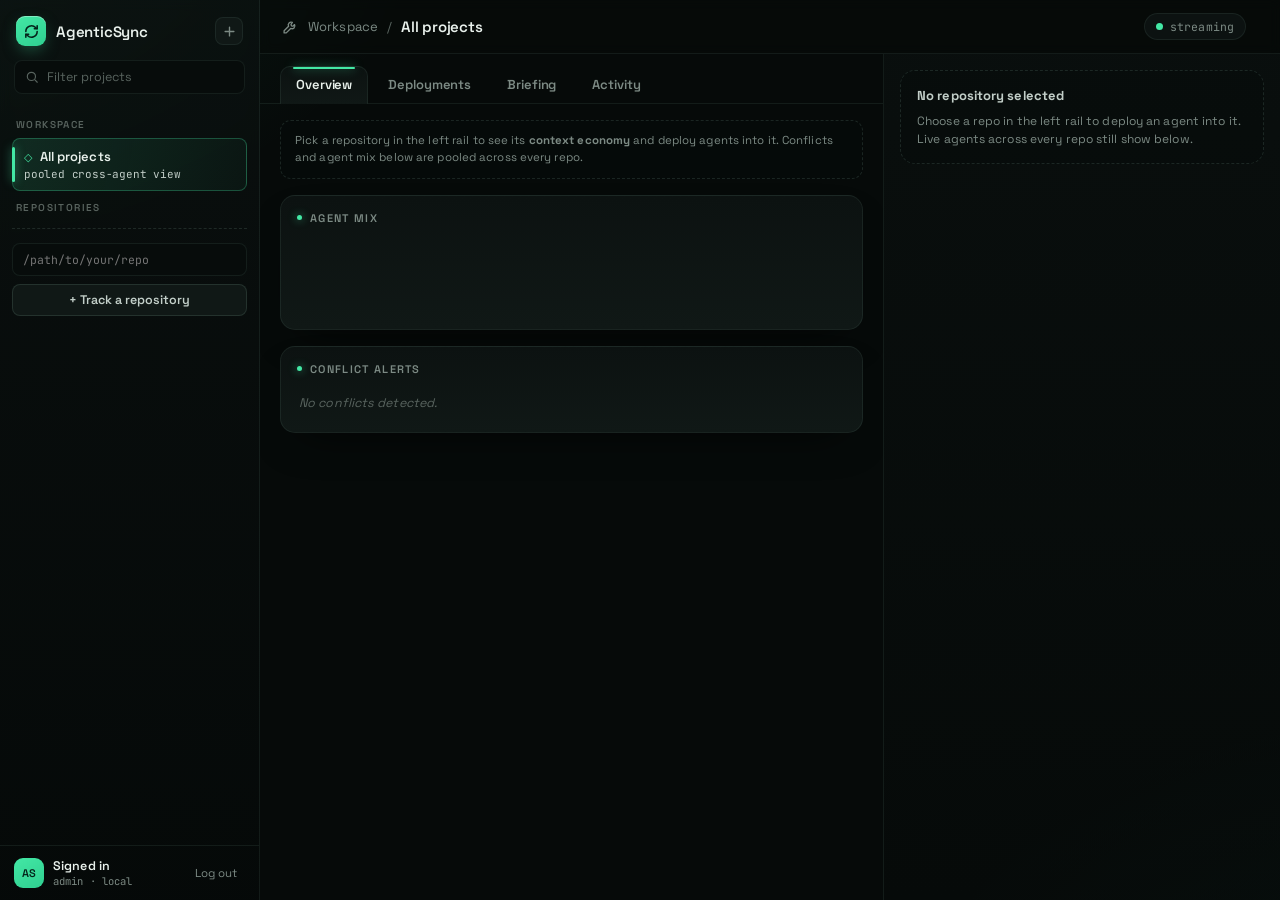
==== static/index.html @ 4b973409 "Initial commit" ====
<!DOCTYPE html>
<html lang="en">
<head>
<meta charset="UTF-8" />
<meta name="viewport" content="width=device-width, initial-scale=1.0" />
<title>AgenticSync</title>
<link rel="preconnect" href="https://fonts.googleapis.com" />
<link rel="preconnect" href="https://fonts.gstatic.com" crossorigin />
<link href="https://fonts.googleapis.com/css2?family=Space+Grotesk:wght@400;500;600;700&family=JetBrains+Mono:wght@400;500;600&display=swap" rel="stylesheet" />
<link rel="stylesheet" href="/static/style.css" />
</head>
<body>
<div id="toasts" class="toasts"></div>

<div class="app" data-view="overview">

  <aside class="rail">
    <div class="rail-brand">
      <div class="brand">
        <span class="brand-mark">
          <svg viewBox="0 0 24 24" fill="none" stroke="currentColor" stroke-width="2.2" stroke-linecap="round" stroke-linejoin="round"><path d="M4 12a8 8 0 0 1 13.7-5.6L20 8"/><path d="M20 4v4h-4"/><path d="M20 12a8 8 0 0 1-13.7 5.6L4 16"/><path d="M4 20v-4h4"/></svg>
        </span>
        <span class="brand-name">AgenticSync</span>
      </div>
      <button class="icon-btn" id="rail-add" title="Add a project" type="button">
        <svg viewBox="0 0 24 24" fill="none" stroke="currentColor" stroke-width="2.2" stroke-linecap="round"><path d="M12 5v14M5 12h14"/></svg>
      </button>
    </div>

    <div class="rail-search">
      <svg viewBox="0 0 24 24" fill="none" stroke="currentColor" stroke-width="2" stroke-linecap="round"><circle cx="11" cy="11" r="7"/><path d="M21 21l-4-4"/></svg>
      <input type="text" id="project-search" placeholder="Filter projects" autocomplete="off" />
    </div>

    <div class="rail-scroll">
      <div class="rail-section-label">Workspace</div>
      <div class="sidebar-item all-projects active" id="all-projects-item" data-project="">
        <div class="sidebar-item-title">All projects</div>
        <div class="sidebar-item-meta">pooled cross-agent view</div>
      </div>

      <div class="rail-section-label">Repositories</div>
      <div id="project-list"></div>

      <div class="add-project">
        <input type="text" id="add-project-path" placeholder="/path/to/your/repo" />
        <button id="add-project-btn" class="btn btn-secondary btn-block" type="button">+ Track a repository</button>
        <div id="add-project-status" class="status"></div>
      </div>
    </div>

    <div class="rail-foot">
      <div class="user">
        <span class="avatar">AS</span>
        <div class="user-meta">
          <div class="user-name">Signed in</div>
          <div class="user-role">admin · local</div>
        </div>
      </div>
      <button id="logout-btn" class="link-btn" type="button">Log out</button>
    </div>
  </aside>

  <div class="main">
    <header class="topbar">
      <div class="breadcrumb">
        <svg class="tool-glyph" viewBox="0 0 24 24" fill="none" stroke="currentColor" stroke-width="1.9" stroke-linecap="round" stroke-linejoin="round"><path d="M14.7 6.3a4 4 0 0 0-5.4 5.4L3 18v3h3l6.3-6.3a4 4 0 0 0 5.4-5.4l-2.3 2.3-2.1-.6-.6-2.1z"/></svg>
        <span class="crumb-root">Workspace</span>
        <span class="crumb-sep">/</span>
        <span class="crumb-current" id="panel-title">All projects</span>
      </div>
      <div class="topbar-actions">
        <span class="status-live"><span class="live-dot"></span> streaming</span>
        <button id="backfill-btn" class="btn btn-secondary" style="display:none;" type="button">Import history</button>
        <span id="backfill-status" class="status"></span>
      </div>
    </header>

    <div id="notice-strip" class="notice-strip" style="display:none;"></div>

    <div class="cockpit">

      <section class="stage">
        <div class="stage-tabs" id="stage-tabs" role="tablist">
          <button class="stage-tab active" data-tab="overview" type="button" role="tab">Overview <span class="tab-count danger" id="tab-count-conflicts"></span></button>
          <button class="stage-tab" data-tab="deployments" type="button" role="tab">Deployments <span class="tab-count" id="tab-count-deploy"></span></button>
          <button class="stage-tab" data-tab="briefing" type="button" role="tab">Briefing</button>
          <button class="stage-tab" data-tab="activity" type="button" role="tab">Activity</button>
        </div>

        <div class="stage-body">

          <div class="stage-view" id="view-overview">
            <p class="overview-note">Pick a repository in the left rail to see its <strong>context economy</strong> and deploy agents into it. Conflicts and agent mix below are pooled across every repo.</p>

            <div class="panel telemetry-panel" id="telemetry-panel" style="display:none;">
              <h2>
                <span class="h2-label">Context economy</span>
                <span class="telemetry-heading-actions">
                  <span class="badge">measured · no invented savings</span>
                  <button id="telemetry-explain-toggle" class="telemetry-explain-toggle" type="button" aria-expanded="false" aria-controls="telemetry-explainer">Explain this</button>
                </span>
              </h2>
              <div id="telemetry-body"></div>
              <section id="telemetry-explainer" class="telemetry-explainer" hidden aria-label="How context economy metrics work">
                <div id="telemetry-explainer-body"></div>
              </section>
            </div>

            <div class="overview-row">
              <div class="panel" id="agent-mix-panel">
                <h2><span class="h2-label">Agent mix</span></h2>
                <div id="agent-chart" class="agent-chart"></div>
              </div>

              <div class="panel" id="conflicts-panel">
                <h2><span class="h2-label">Conflict alerts</span></h2>
                <div id="conflicts-list" class="conflicts-list">
                  <p class="empty">No conflicts detected.</p>
                </div>
              </div>
            </div>
          </div>

          <div class="stage-view" id="view-deployments">
            <div class="needs-project">
              <span class="np-mark"><svg viewBox="0 0 24 24" fill="none" stroke="currentColor" stroke-width="1.8" stroke-linecap="round" stroke-linejoin="round"><path d="M3 7h18M3 12h18M3 17h18"/></svg></span>
              <strong>Pick a repository</strong>
              <span>Deployment history is per-repo. Choose one in the left rail to see its runs, logs, and results.</span>
            </div>
            <div class="panel" id="dispatch-history-panel" style="display:none;">
              <h2><span class="h2-label">Deployments</span> <span id="runs-count" class="count-badge"></span></h2>
              <div id="dispatch-history-list" class="dispatch-history-list">
                <p class="empty">No agents deployed yet.</p>
              </div>
            </div>
          </div>

          <div class="stage-view" id="view-briefing">
            <div class="needs-project">
              <span class="np-mark"><svg viewBox="0 0 24 24" fill="none" stroke="currentColor" stroke-width="1.8" stroke-linecap="round" stroke-linejoin="round"><path d="M4 5h16v14H4zM8 9h8M8 13h5"/></svg></span>
              <strong>Pick a repository</strong>
              <span>The shared agent briefing is curated per-repo. Choose one in the left rail to review and edit what the next agent will know.</span>
            </div>
            <div class="panel context-panel" id="context-panel" style="display:none;">
              <div class="context-heading">
                <div>
                  <div class="context-eyebrow">Shared agent briefing</div>
                  <h2>What the next agent will know</h2>
                  <p>Curate one concise project briefing. Claude Code and Codex receive the same selected entries on their next run.</p>
                </div>
                <div class="context-actions">
                  <button id="context-help-toggle" class="btn btn-secondary btn-tiny" type="button" aria-expanded="false" aria-controls="context-help">Rules and examples</button>
                  <button id="context-add-note" class="btn btn-secondary btn-tiny" type="button">Add durable briefing</button>
                  <button id="context-recategorize-toggle" class="btn btn-secondary btn-tiny" type="button" aria-expanded="false" aria-controls="context-recategorize-form">Recategorize with agent</button>
                  <button id="context-copy" class="btn btn-secondary btn-tiny" type="button">Copy agent briefing</button>
                </div>
              </div>
              <div class="context-flow" aria-label="How pooled context reaches agents">
                <div class="context-flow-step">
                  <span class="context-flow-number">1</span>
                  <span><strong>Capture</strong><small>Agent results and imported history stay as an audit trail.</small></span>
                </div>
                <span class="context-flow-arrow" aria-hidden="true">&rarr;</span>
                <div class="context-flow-step active">
                  <span class="context-flow-number">2</span>
                  <span><strong>Curate here</strong><small>Rewrite, keep always, or remove noise from the briefing.</small></span>
                </div>
                <span class="context-flow-arrow" aria-hidden="true">&rarr;</span>
                <div class="context-flow-step">
                  <span class="context-flow-number">3</span>
                  <span><strong>Deliver</strong><small>The selected text is prepended to both agents' next task.</small></span>
                </div>
              </div>
              <div id="context-help" class="context-help" hidden>
                <div><strong>Rewrite agent text</strong><span>Only changes the wording sent to agents. The original captured record stays untouched for audit.</span></div>
                <div><strong>Keep on every run</strong><span>Always sends the entry, even after it's older than the newest-entry limit. Good for durable decisions and constraints.</span></div>
                <div><strong>Remove from briefing</strong><span>Sends the entry to neither agent, but keeps it searchable here. Good for chatter, duplicates, and stale work.</span></div>
                <div><strong>Category</strong><span>Changes dashboard organization only. It doesn't affect selection, ordering, or agent behavior.</span></div>
                <div><strong>Newest-entry limit</strong><span>After always-kept entries, sends this many newest included records. Raising it adds prompt cost and may add noise.</span></div>
                <div><strong>Agent preview</strong><span>The exact, character-for-character shared briefing. If the wording is unclear here, rewrite the source entry.</span></div>
              </div>
              <div class="context-impact-grid" aria-live="polite">
                <div class="context-impact-card primary"><span id="context-entry-count">0</span><small>entries sent on the next run</small></div>
                <div class="context-impact-card"><span id="context-pinned-count">0</span><small>kept on every run</small></div>
                <div class="context-impact-card"><span id="context-needs-work-count">0</span><small>selected entries need clearer wording</small></div>
                <div class="context-impact-card"><span id="context-token-count">~0</span><small>estimated prompt tokens</small></div>
              </div>
              <div class="context-toolbar">
                <div class="context-tabs" role="tablist" aria-label="Pooled context view">
                  <button id="context-tab-entries" class="context-tab active" role="tab" aria-selected="true" aria-controls="context-entries" type="button">Curate briefing</button>
                  <button id="context-tab-map" class="context-tab" role="tab" aria-selected="false" aria-controls="context-map" type="button">Coverage</button>
                  <button id="context-tab-preview" class="context-tab" role="tab" aria-selected="false" aria-controls="context-preview-panel" type="button">Agent preview</button>
                </div>
                <div class="context-stats" aria-live="polite">
                  <span id="context-corpus-count">0 records retained</span>
                  <label title="Always-kept entries do not count against this number.">Newest entries sent
                    <select id="context-limit" aria-label="Recent context entry limit">
                      <option value="5">5</option>
                      <option value="10">10</option>
                      <option value="15">15</option>
                      <option value="25">25</option>
                      <option value="50">50</option>
                      <option value="100">100</option>
                    </select>
                  </label>
                </div>
              </div>
              <div class="context-filters" id="context-filters">
                <label class="context-search"><span>Find a record</span><input id="context-search" type="search" placeholder="Search what happened, source, or category" /></label>
                <label>Show
                  <select id="context-state-filter">
                    <option value="all">All entries</option>
                    <option value="selected">Sent on next run</option>
                    <option value="needs_work">Needs clearer wording</option>
                    <option value="pinned">Kept on every run</option>
                    <option value="outside">Included but not sent</option>
                    <option value="excluded">Removed from briefing</option>
                  </select>
                </label>
              </div>
              <div id="context-note-form" class="context-note-form" hidden>
                <div class="context-note-heading">
                  <div><strong>Add knowledge agents can't infer from code</strong><span>Write down the decision or constraint, why it exists, and when the next agent should apply it.</span></div>
                </div>
                <label for="context-note-content">Agent-facing briefing text</label>
                <textarea id="context-note-content" maxlength="4000" placeholder="Decision: Keep SQLite as the local store. Reason: hooks must work without a server. Apply when changing persistence or deployment behavior."></textarea>
                <div class="context-form-actions">
                  <label>Organize under (dashboard only)
                    <select id="context-note-category">
                      <option value="decision">Durable decision</option>
                      <option value="constraint">Hard constraint</option>
                      <option value="task">Open work / next step</option>
                      <option value="artifact">Delivered change</option>
                      <option value="insight">Verified finding</option>
                      <option value="note" selected>Project knowledge</option>
                      <option value="activity">Activity record</option>
                    </select>
                  </label>
                  <button id="context-note-cancel" class="btn btn-secondary btn-tiny" type="button">Cancel</button>
                  <button id="context-note-save" class="btn btn-tiny" type="button">Add to shared briefing</button>
                </div>
              </div>
              <div id="context-recategorize-form" class="context-note-form" hidden>
                <div class="context-note-heading">
                  <div><strong>Recategorize with an agent</strong><span>Send every entry's current category plus your instructions to an agent. It picks new categories and applies them automatically. It won't touch any files.</span></div>
                </div>
                <label for="context-recategorize-instructions">Instructions for the agent</label>
                <textarea id="context-recategorize-instructions" maxlength="4000" placeholder="Move anything about the SQLite migration into Durable decision, and file cleanup notes into Activity record."></textarea>
                <div class="context-form-actions">
                  <label>Agent
                    <select id="context-recategorize-agent">
                      <option value="claude-code">Claude Code</option>
                      <option value="codex">Codex</option>
                    </select>
                  </label>
                  <button id="context-recategorize-cancel" class="btn btn-secondary btn-tiny" type="button">Cancel</button>
                  <button id="context-recategorize-send" class="btn btn-tiny" type="button">Recategorize</button>
                </div>
              </div>
              <div id="context-status" class="context-status" role="status" aria-live="polite"></div>
              <div id="context-entries" role="tabpanel" aria-labelledby="context-tab-entries"></div>
              <div id="context-map" class="context-map" role="tabpanel" aria-labelledby="context-tab-map" hidden></div>
              <section id="context-preview-panel" class="context-preview-panel" role="tabpanel" aria-labelledby="context-tab-preview" hidden>
                <div class="context-preview-heading"><strong>Exact text delivered to Claude Code and Codex</strong><span>Edits appear here immediately. Category changes never change this text.</span></div>
                <pre id="context-preview" class="context-preview"></pre>
              </section>
            </div>
          </div>

          <div class="stage-view" id="view-activity">
            <div class="panel timeline-panel">
              <h2><span class="h2-label">Live activity</span> <span class="status-live"><span class="live-dot"></span> real-time</span></h2>
              <div id="timeline-list" class="timeline-list">
                <p class="empty">No activity recorded yet.</p>
              </div>
            </div>
          </div>

        </div>
      </section>

      <aside class="dock">

        <section class="interaction-panel" id="interaction-panel" style="display:none;" aria-live="assertive">
          <div class="interaction-panel-heading">
            <div>
              <div class="interaction-eyebrow">Agent paused</div>
              <h2>Input required <span id="interaction-count" class="count-badge"></span></h2>
            </div>
            <p>Answer here to continue the same deployment.</p>
          </div>
          <div id="interaction-list" class="interaction-list"></div>
        </section>

        <div class="panel" id="dispatch-panel" style="display:none;">
          <h2><span class="h2-label">Deploy an agent</span></h2>
          <div class="presets">
            <button class="preset" data-preset="research" type="button">Research</button>
            <button class="preset" data-preset="plan" type="button">Plan</button>
            <button class="preset" data-preset="execute" type="button">Execute</button>
            <button class="preset" data-preset="review" type="button">Review</button>
          </div>
          <textarea id="dispatch-prompt" class="dispatch-textarea" placeholder="What should the agent do? It already has the shared context for this repo."></textarea>
          <div id="attached-files" class="attached-files"></div>
          <div class="dispatch-controls">
            <select id="dispatch-agent">
              <option value="claude-code">Claude Code</option>
              <option value="codex">Codex</option>
            </select>
            <label class="dispatch-checkbox">
              <input type="checkbox" id="dispatch-allow-edits" checked />
              Allow edits
            </label>
            <label class="file-upload-label" title="Upload a file into the repo for the agent">
              <svg viewBox="0 0 24 24" fill="none" stroke="currentColor" stroke-width="1.9" stroke-linecap="round" stroke-linejoin="round"><path d="M21 11.5 12.5 20a5 5 0 0 1-7-7l8.5-8.5a3.3 3.3 0 0 1 4.7 4.7L10.2 17a1.6 1.6 0 0 1-2.3-2.3l7.8-7.8"/></svg>
              <input type="file" id="dispatch-file" style="display:none;" />
            </label>
            <button id="dispatch-send" class="btn" type="button">Deploy ▸</button>
          </div>
          <div id="agent-conn" class="agent-conn"></div>
          <div class="dispatch-warning">
            With edits allowed, the agent can modify files in this repo without asking again.
          </div>
        </div>

        <div class="dock-hint">
          <strong>No repository selected</strong>
          Choose a repo in the left rail to deploy an agent into it. Live agents across every repo still show below.
        </div>

        <div id="active-agents-bar" class="active-agents-bar" style="display:none;">
          <span class="active-agents-label"><span class="live-dot"></span> Live agents</span>
          <div id="active-agents-strip" class="active-agents-strip"></div>
        </div>

      </aside>
    </div>
  </div>
</div>


<script src="/static/app.js"></script>
<script src="/static/cockpit.js"></script>
</body>
</html>
---- static/style.css ----
:root {

  --bg:            #060a09;
  --bg-glow-a:     rgba(52, 214, 152, 0.10);
  --bg-glow-b:     rgba(38, 122, 110, 0.10);
  --panel:         #0c1211;
  --panel-2:       #101816;
  --panel-3:       #14201d;
  --inset:         #070c0b;


  --border:        rgba(126, 168, 152, 0.11);
  --border-2:      rgba(126, 168, 152, 0.18);
  --border-hi:     rgba(67, 232, 165, 0.34);


  --text:          #e9f1ec;
  --text-2:        #c2cec8;
  --muted:         #7c8a84;
  --muted-2:       #58635e;


  --accent:        #43e8a5;
  --accent-2:      #2fcf90;
  --accent-soft:   rgba(67, 232, 165, 0.13);
  --accent-line:   rgba(67, 232, 165, 0.28);
  --accent-ink:    #04231a;


  --claude:        #e7b866;
  --claude-soft:   rgba(231, 184, 102, 0.15);
  --codex:         #5ad3e6;
  --codex-soft:    rgba(90, 211, 230, 0.15);


  --danger:        #ff6b7d;
  --danger-soft:   rgba(255, 107, 125, 0.15);
  --ok:            #43e8a5;

  --font: "Space Grotesk", system-ui, -apple-system, "Segoe UI", sans-serif;
  --mono: "JetBrains Mono", ui-monospace, "Cascadia Code", Consolas, monospace;

  --r-sm: 8px;
  --r-md: 11px;
  --r-lg: 15px;
  --shadow: 0 18px 44px -22px rgba(0,0,0,0.8);
}

* { box-sizing: border-box; }

html, body { height: 100%; }

body {
  margin: 0;
  font-family: var(--font);
  color: var(--text);
  background: var(--bg);
  background-image:
    radial-gradient(900px 600px at -8% -12%, var(--bg-glow-a), transparent 60%),
    radial-gradient(760px 520px at 108% 116%, var(--bg-glow-b), transparent 62%);
  background-attachment: fixed;
  -webkit-font-smoothing: antialiased;
  font-size: 13px;
  letter-spacing: 0.1px;
}

::selection { background: var(--accent-soft); color: #fff; }


* { scrollbar-width: thin; scrollbar-color: rgba(126,168,152,0.24) transparent; }
::-webkit-scrollbar { width: 9px; height: 9px; }
::-webkit-scrollbar-thumb { background: rgba(126,168,152,0.2); border-radius: 20px; border: 2px solid transparent; background-clip: padding-box; }
::-webkit-scrollbar-thumb:hover { background: rgba(126,168,152,0.34); background-clip: padding-box; }


.app {
  display: grid;
  grid-template-columns: 268px 1fr;
  height: 100vh;
  overflow: hidden;
}


.rail {
  display: flex;
  flex-direction: column;
  min-height: 0;
  border-right: 1px solid var(--border);
  background: linear-gradient(180deg, rgba(12,18,17,0.72), rgba(6,10,9,0.72));
  backdrop-filter: blur(6px);
}

.rail-brand {
  display: flex;
  align-items: center;
  justify-content: space-between;
  padding: 16px 16px 14px;
}
.brand { display: flex; align-items: center; gap: 10px; }
.brand-mark {
  width: 30px; height: 30px;
  border-radius: 9px;
  display: grid; place-items: center;
  background: linear-gradient(150deg, var(--accent), var(--accent-2));
  color: var(--accent-ink);
  box-shadow: 0 6px 18px -6px rgba(67,232,165,0.55), inset 0 1px 0 rgba(255,255,255,0.35);
}
.brand-mark svg { width: 17px; height: 17px; display: block; }
.brand-name { font-weight: 600; font-size: 15px; letter-spacing: -0.2px; }

.icon-btn {
  width: 28px; height: 28px;
  display: grid; place-items: center;
  border-radius: var(--r-sm);
  background: var(--panel-2);
  border: 1px solid var(--border);
  color: var(--muted);
  cursor: pointer;
  transition: .15s;
}
.icon-btn:hover { color: var(--accent); border-color: var(--border-hi); background: var(--panel-3); }
.icon-btn svg { width: 15px; height: 15px; }

.rail-search {
  position: relative;
  margin: 0 14px 12px;
}
.rail-search svg { position: absolute; left: 11px; top: 50%; transform: translateY(-50%); width: 14px; height: 14px; color: var(--muted-2); }
.rail-search input {
  width: 100%;
  background: var(--inset);
  border: 1px solid var(--border);
  border-radius: var(--r-sm);
  color: var(--text);
  padding: 8px 10px 8px 32px;
  font-family: var(--font);
  font-size: 12.5px;
  outline: none;
  transition: .15s;
}
.rail-search input::placeholder { color: var(--muted-2); }
.rail-search input:focus { border-color: var(--border-hi); box-shadow: 0 0 0 3px var(--accent-soft); }

.rail-scroll { flex: 1; min-height: 0; overflow-y: auto; padding: 2px 12px 12px; }

.rail-section-label {
  font-size: 10px;
  text-transform: uppercase;
  letter-spacing: 0.14em;
  color: var(--muted-2);
  font-weight: 600;
  margin: 10px 4px 7px;
  display: flex;
  align-items: center;
  gap: 7px;
}
.rail-section-label .count {
  font-family: var(--mono);
  font-size: 9.5px;
  color: var(--muted);
  background: var(--panel-2);
  border: 1px solid var(--border);
  border-radius: 999px;
  padding: 0 6px;
  letter-spacing: 0;
}


.sidebar-item {
  padding: 9px 11px;
  border-radius: var(--r-sm);
  cursor: pointer;
  margin-bottom: 3px;
  border: 1px solid transparent;
  transition: .13s;
  position: relative;
}
.sidebar-item:hover { background: var(--panel-2); border-color: var(--border); }
.sidebar-item.active {
  background: linear-gradient(100deg, var(--accent-soft), rgba(67,232,165,0.04));
  border-color: var(--accent-line);
}
.sidebar-item.active::before {
  content: "";
  position: absolute; left: -1px; top: 8px; bottom: 8px;
  width: 3px; border-radius: 2px;
  background: var(--accent);
  box-shadow: 0 0 10px 0 rgba(67,232,165,0.6);
}
.sidebar-item.active .sidebar-item-title { color: var(--text); }
.sidebar-item.active .sidebar-item-meta { color: var(--text-2); }
.sidebar-item-title { font-size: 13px; font-weight: 600; word-break: break-word; }
.sidebar-item-meta { font-size: 11px; color: var(--muted); margin-top: 2px; font-family: var(--mono); letter-spacing: -0.2px; }

.all-projects .sidebar-item-title::before {
  content: "◇"; color: var(--accent); margin-right: 7px; font-size: 11px;
}


.add-project { margin-top: 14px; padding-top: 14px; border-top: 1px dashed var(--border-2); }
.add-project input {
  width: 100%;
  background: var(--inset);
  border: 1px solid var(--border);
  border-radius: var(--r-sm);
  color: var(--text);
  padding: 8px 10px;
  font-family: var(--mono);
  font-size: 11.5px;
  margin-bottom: 8px;
  outline: none;
}
.add-project input:focus { border-color: var(--border-hi); box-shadow: 0 0 0 3px var(--accent-soft); }


.rail-foot {
  border-top: 1px solid var(--border);
  padding: 12px 14px;
  display: flex;
  align-items: center;
  justify-content: space-between;
  gap: 10px;
}
.user { display: flex; align-items: center; gap: 9px; min-width: 0; }
.avatar {
  width: 30px; height: 30px; flex: none;
  border-radius: 9px;
  display: grid; place-items: center;
  font-size: 11px; font-weight: 600;
  color: var(--accent-ink);
  background: linear-gradient(150deg, var(--accent), var(--accent-2));
}
.user-meta { min-width: 0; }
.user-name { font-size: 12.5px; font-weight: 600; }
.user-role { font-size: 10.5px; color: var(--muted); font-family: var(--mono); }
.link-btn {
  background: none; border: none; color: var(--muted); cursor: pointer;
  font-family: var(--font); font-size: 11.5px; padding: 6px 8px; border-radius: 6px; transition: .13s;
}
.link-btn:hover { color: var(--danger); background: var(--danger-soft); }


.main { display: flex; flex-direction: column; min-width: 0; min-height: 0; }

.topbar {
  display: flex;
  align-items: center;
  justify-content: space-between;
  gap: 16px;
  padding: 13px 22px;
  border-bottom: 1px solid var(--border);
  background: rgba(6,10,9,0.5);
  backdrop-filter: blur(6px);
}
.breadcrumb { display: flex; align-items: center; gap: 9px; min-width: 0; }
.breadcrumb .tool-glyph { width: 17px; height: 17px; color: var(--muted); }
.crumb-root { color: var(--muted); font-size: 13px; }
.crumb-sep { color: var(--muted-2); }
.crumb-current { font-size: 15px; font-weight: 600; letter-spacing: -0.2px; white-space: nowrap; overflow: hidden; text-overflow: ellipsis; }

.topbar-actions { display: flex; align-items: center; gap: 12px; flex: none; }
.status-live {
  display: inline-flex; align-items: center; gap: 7px;
  font-size: 11.5px; color: var(--muted); font-family: var(--mono);
  padding: 5px 11px; border-radius: 999px;
  border: 1px solid var(--border); background: var(--panel);
}
.live-dot {
  width: 7px; height: 7px; border-radius: 50%;
  background: var(--accent);
  box-shadow: 0 0 0 0 rgba(67,232,165,0.6);
  animation: livepulse 1.8s infinite;
}
@keyframes livepulse {
  0% { box-shadow: 0 0 0 0 rgba(67,232,165,0.55); }
  70% { box-shadow: 0 0 0 7px rgba(67,232,165,0); }
  100% { box-shadow: 0 0 0 0 rgba(67,232,165,0); }
}


.notice-strip {
  display: flex;
  align-items: center;
  gap: 8px;
  padding: 8px 22px;
  font-size: 12.5px;
  color: var(--text);
  background: var(--accent-soft);
  border-bottom: 1px solid var(--accent-line);
  animation: noticeIn 0.2s ease;
}
.notice-strip::before {
  content: "";
  width: 7px; height: 7px; flex: none;
  border-radius: 50%;
  background: var(--accent);
  box-shadow: 0 0 8px 0 var(--accent);
}
.notice-strip.conflict {
  color: var(--danger);
  background: var(--danger-soft);
  border-color: var(--danger);
}
.notice-strip.conflict::before { background: var(--danger); box-shadow: 0 0 8px 0 var(--danger); }
@keyframes noticeIn { from { opacity: 0; transform: translateY(-3px); } to { opacity: 1; transform: none; } }


.toasts { display: none !important; }


.active-agents-bar {
  display: flex;
  align-items: center;
  gap: 14px;
  padding: 9px 22px;
  background: linear-gradient(90deg, rgba(67,232,165,0.06), transparent 40%);
  border-bottom: 1px solid var(--border);
  overflow-x: auto;
}
.active-agents-label {
  display: inline-flex; align-items: center; gap: 7px;
  color: var(--accent); font-size: 11px; font-weight: 600;
  text-transform: uppercase; letter-spacing: 0.1em; white-space: nowrap;
}
.active-agents-strip { display: flex; gap: 10px; }
.active-agent-chip {
  display: flex; flex-direction: column; gap: 2px;
  background: var(--panel-2);
  border: 1px solid var(--border);
  border-left: 3px solid var(--accent);
  border-radius: var(--r-sm);
  padding: 6px 12px;
  min-width: 220px;
  cursor: pointer;
  transition: .13s;
}
.active-agent-chip:hover { border-color: var(--border-hi); background: var(--panel-3); transform: translateY(-1px); }
.active-agent-chip .who { font-size: 11px; font-weight: 600; font-family: var(--mono); }
.active-agent-chip .who.codex { color: var(--codex); }
.active-agent-chip .who.claude-code { color: var(--claude); }
.active-agent-chip .latest { font-size: 11px; color: var(--muted); white-space: nowrap; overflow: hidden; text-overflow: ellipsis; max-width: 260px; }
.agent-progress { display: grid; gap: 5px; margin-top: 9px; }
.agent-progress.compact { margin-top: 5px; }
.agent-progress-status { display: flex; align-items: center; justify-content: space-between; gap: 10px; }
.agent-progress-label { color: var(--text-2); font-size: 10.5px; font-weight: 600; }
.agent-progress-activity, .agent-elapsed { color: var(--muted-2); font: 9.5px/1.3 var(--mono); }
.agent-progress-activity { white-space: nowrap; }
.agent-progress-track {
  position: relative; height: 5px; overflow: hidden; border-radius: 999px;
  background: var(--panel-3); border: 1px solid var(--border);
}
.agent-progress-fill {
  display: block; min-width: 8px; height: 100%; border-radius: inherit;
  background: linear-gradient(90deg, var(--accent), #8cf7ca, var(--accent));
  background-size: 200% 100%; transition: width .3s ease;
}
.agent-progress.running .agent-progress-fill { animation: agentProgressFlow 1.4s linear infinite; }
.agent-progress.waiting .agent-progress-fill { background: var(--claude); }
.agent-progress.canceling .agent-progress-fill { background: var(--danger); }
@keyframes agentProgressFlow { to { background-position: -200% 0; } }

@keyframes pulse { 0%,100% { opacity: 1; } 50% { opacity: 0.4; } }
.pulse { animation: pulse 1.25s ease-in-out infinite; }


.workspace {
  flex: 1; min-height: 0;
  display: grid;
  grid-template-columns: minmax(0, 1fr) 420px;
  gap: 18px;
  padding: 18px 22px 26px;
  overflow: hidden;
}
.feed, .aside { min-height: 0; overflow-y: auto; display: flex; flex-direction: column; gap: 16px; padding-right: 4px; }
@media (max-width: 1180px) {
  .workspace { grid-template-columns: 1fr; overflow-y: auto; }
  .feed, .aside { overflow: visible; }
}


.panel {
  background: linear-gradient(180deg, var(--panel), var(--panel-2));
  border: 1px solid var(--border);
  border-radius: var(--r-lg);
  padding: 15px 16px;
  box-shadow: var(--shadow);
}
.panel > h2 {
  margin: 0 0 13px;
  font-size: 11px;
  font-weight: 600;
  color: var(--muted);
  text-transform: uppercase;
  letter-spacing: 0.12em;
  display: flex;
  align-items: center;
  justify-content: space-between;
  gap: 10px;
}
.panel > h2 .h2-label { display: inline-flex; align-items: center; gap: 8px; }
.panel > h2 .h2-label::before {
  content: ""; width: 5px; height: 5px; border-radius: 50%;
  background: var(--accent); box-shadow: 0 0 8px rgba(67,232,165,0.7);
}
.count-badge {
  font-family: var(--mono);
  font-size: 10px; letter-spacing: 0;
  color: var(--accent);
  background: var(--accent-soft);
  border: 1px solid var(--accent-line);
  border-radius: 999px;
  padding: 1px 8px;
  min-width: 20px; text-align: center;
}
.badge {
  font-family: var(--mono);
  font-size: 9.5px; font-weight: 500;
  text-transform: none; letter-spacing: 0;
  color: var(--muted);
  border: 1px solid var(--border);
  border-radius: 999px;
  padding: 2px 8px;
}
.inline-controls { display: inline-flex; gap: 7px; align-items: center; }
.empty { color: var(--muted-2); font-size: 12.5px; margin: 6px 2px; font-style: italic; }


.telemetry-panel {
  background:
    radial-gradient(600px 200px at 90% -40%, rgba(67,232,165,0.09), transparent 60%),
    linear-gradient(180deg, var(--panel), var(--panel-2));
}
.telemetry-stats {
  display: grid;
  grid-template-columns: repeat(3, 1fr);
  gap: 10px;
  margin-bottom: 11px;
}
@media (max-width: 1400px) { .telemetry-stats { grid-template-columns: repeat(3, 1fr); } }
.telemetry-stat {
  background: var(--inset);
  border: 1px solid var(--border);
  border-radius: var(--r-md);
  padding: 12px 13px;
  position: relative;
  overflow: hidden;
  transition: .15s;
}
.telemetry-stat:hover { border-color: var(--border-2); transform: translateY(-1px); }
.telemetry-stat .value { font-family: var(--mono); font-size: 22px; font-weight: 600; letter-spacing: -0.5px; line-height: 1.1; }
.telemetry-stat .value.claude { color: var(--claude); }
.telemetry-stat .value.codex { color: var(--codex); }
.telemetry-stat .value.saved { color: var(--accent); }
.telemetry-stat .label { font-size: 10.5px; color: var(--muted); margin-top: 5px; letter-spacing: 0.02em; }
.telemetry-stat:has(.value.saved) {
  background:
    radial-gradient(200px 120px at 100% 0%, rgba(67,232,165,0.16), transparent 70%),
    var(--inset);
  border-color: var(--accent-line);
  box-shadow: inset 0 0 0 1px rgba(67,232,165,0.06), 0 8px 22px -14px rgba(67,232,165,0.5);
}
.telemetry-stat:has(.value.saved)::after {
  content: "▲ saved";
  position: absolute; top: 10px; right: 11px;
  font-family: var(--mono); font-size: 8.5px; letter-spacing: 0.06em;
  color: var(--accent); opacity: 0.85;
}
.telemetry-methodology { font-size: 11px; color: var(--muted-2); line-height: 1.5; border-top: 1px solid var(--border); padding-top: 10px; }
.telemetry-stat:has(.value.saved)::after { content: "shared"; }
.telemetry-parity { margin: 0 0 10px; padding: 10px 12px; border: 1px solid var(--accent-line); border-radius: var(--r-md); background: rgba(67,232,165,0.05); font: 10.5px var(--mono); line-height: 1.55; }
.telemetry-parity-title { color: var(--text); font-weight: 600; margin-bottom: 3px; }
.telemetry-delivery-row { color: var(--muted-2); }
.telemetry-baseline { color: var(--accent); margin-top: 4px; }
.telemetry-heading-actions { display: inline-flex; align-items: center; justify-content: flex-end; gap: 8px; }
.telemetry-explain-toggle,
.telemetry-explainer-action {
  appearance: none; border: 1px solid var(--accent-line); border-radius: 999px;
  background: var(--accent-soft); color: var(--accent); cursor: pointer;
  font: 600 10px var(--font); letter-spacing: 0; text-transform: none;
  padding: 4px 10px; transition: border-color .15s, background .15s, transform .15s;
}
.telemetry-explain-toggle:hover,
.telemetry-explainer-action:hover { border-color: var(--accent); background: rgba(67,232,165,0.2); transform: translateY(-1px); }
.telemetry-explain-toggle:focus-visible,
.telemetry-explainer-action:focus-visible { outline: 2px solid var(--accent); outline-offset: 2px; }
.telemetry-explainer[hidden] { display: none; }
.telemetry-explainer {
  margin: 15px -2px -2px; padding: 18px;
  border: 1px solid var(--accent-line); border-radius: var(--r-lg);
  background:
    radial-gradient(700px 300px at 10% 0%, rgba(67,232,165,0.09), transparent 68%),
    linear-gradient(160deg, rgba(12,24,21,0.98), rgba(7,12,11,0.98));
  overflow: hidden;
}
.economy-intro { display: flex; align-items: flex-start; justify-content: space-between; gap: 24px; margin-bottom: 18px; }
.economy-intro-copy { max-width: 760px; }
.economy-eyebrow {
  display: block; margin-bottom: 5px; color: var(--accent);
  font: 600 9px var(--mono); letter-spacing: .12em; text-transform: uppercase;
}
.economy-intro h3,
.economy-reuse h3,
.economy-lanes h3,
.economy-glossary h3 { margin: 0; color: var(--text); font-size: 17px; letter-spacing: -.2px; }
.economy-intro p,
.economy-reuse-copy > p { margin: 7px 0 0; color: var(--muted); font-size: 12px; line-height: 1.6; }
.economy-intro-actions { display: flex; gap: 7px; flex: none; }
.telemetry-explainer-action { color: var(--text-2); background: var(--panel-3); border-color: var(--border-2); white-space: nowrap; }
.economy-flow { display: grid; grid-template-columns: repeat(4, minmax(0, 1fr)); gap: 13px; margin-bottom: 16px; }
.economy-flow-step {
  position: relative; min-height: 196px; padding: 14px;
  border: 1px solid var(--border-2); border-radius: var(--r-md);
  background: rgba(6,12,10,0.72);
}
.economy-flow-step:not(:last-child)::after {
  content: ""; position: absolute; z-index: 2; top: 33px; right: -18px; width: 22px; height: 1px;
  background: linear-gradient(90deg, var(--accent), transparent);
}
.economy-flow-top { display: flex; align-items: center; justify-content: space-between; gap: 8px; margin-bottom: 18px; }
.economy-step-number { color: var(--muted-2); font: 500 9px var(--mono); letter-spacing: .1em; }
.economy-step-verb { color: var(--accent); font: 600 10px var(--mono); text-transform: uppercase; letter-spacing: .09em; }
.economy-step-value { display: block; color: var(--text); font: 600 21px var(--mono); letter-spacing: -.5px; }
.economy-step-unit { display: block; min-height: 28px; margin-top: 4px; color: var(--muted); font-size: 9.5px; line-height: 1.35; }
.economy-flow-step p { margin: 11px 0 0; color: var(--muted-2); font-size: 10.5px; line-height: 1.5; }
.economy-reuse {
  display: grid; grid-template-columns: minmax(0, .9fr) minmax(390px, 1.1fr); gap: 16px;
  padding: 17px; border: 1px solid var(--border); border-radius: var(--r-md); background: var(--inset);
}
.economy-formula {
  display: flex; flex-direction: column; gap: 5px; margin-top: 14px; padding: 11px 12px;
  border-left: 2px solid var(--accent); background: rgba(67,232,165,.05);
}
.economy-formula-label { color: var(--muted); font-size: 9px; text-transform: uppercase; letter-spacing: .1em; }
.economy-formula code { color: var(--accent); font: 500 11px var(--mono); overflow-wrap: anywhere; }
.economy-totals { display: grid; grid-template-columns: repeat(3, 1fr); gap: 8px; }
.economy-totals > .economy-eyebrow { grid-column: 1 / -1; }
.economy-metric { min-width: 0; padding: 11px; border: 1px solid var(--border); border-radius: var(--r-sm); background: var(--panel); }
.economy-metric-value { color: var(--accent); font: 600 16px var(--mono); overflow-wrap: anywhere; }
.economy-metric-label { margin: 7px 0 5px; color: var(--text-2); font-size: 10.5px; }
.economy-metric-copy { margin: 0; color: var(--muted-2); font-size: 9.5px; line-height: 1.45; }
.economy-lanes { margin-top: 16px; padding: 15px 16px; border: 1px solid var(--border); border-radius: var(--r-md); background: rgba(10,18,16,.75); }
.economy-lanes h3 { margin-bottom: 12px; font-size: 13px; }
.economy-lane + .economy-lane { margin-top: 11px; }
.economy-lane-head { display: flex; align-items: center; justify-content: space-between; gap: 12px; margin-bottom: 6px; }
.economy-lane-head > span:last-child { color: var(--muted); font: 9.5px var(--mono); text-align: right; }
.economy-lane-track { height: 5px; overflow: hidden; border-radius: 99px; background: rgba(126,168,152,.09); }
.economy-lane-bar { display: block; width: var(--lane-width); height: 100%; border-radius: inherit; background: var(--accent); }
.economy-lane-bar.claude-code { background: var(--claude); }
.economy-lane-bar.codex { background: var(--codex); }
.economy-glossary { margin-top: 18px; }
.economy-section-heading { margin-bottom: 11px; }
.economy-section-heading h3 { font-size: 14px; }
.economy-metric-grid { display: grid; grid-template-columns: repeat(3, 1fr); gap: 9px; }
.economy-metric-grid .economy-metric { background: rgba(12,18,17,.72); }
.economy-metric-grid .economy-metric-value { color: var(--text); font-size: 14px; }
.economy-boundary {
  display: flex; gap: 10px; align-items: flex-start; margin-top: 14px; padding: 11px 12px;
  border: 1px dashed var(--border-2); border-radius: var(--r-sm); color: var(--muted-2); font-size: 10px; line-height: 1.5;
}
.economy-boundary strong { flex: none; color: var(--muted); text-transform: uppercase; letter-spacing: .08em; font-size: 9px; }
.telemetry-explainer.is-animating .economy-flow-step {
  animation: economyStepIn .55s cubic-bezier(.2,.8,.2,1) both;
  animation-delay: calc(var(--step) * 150ms);
}
.telemetry-explainer.is-animating .economy-reuse { animation: economyRise .55s .62s both; }
.telemetry-explainer.is-animating .economy-lane-bar {
  animation: economyBar 1s cubic-bezier(.2,.8,.2,1) both;
  animation-delay: calc(780ms + var(--lane) * 160ms);
}
@keyframes economyStepIn { from { opacity: 0; transform: translateY(14px); } to { opacity: 1; transform: none; } }
@keyframes economyRise { from { opacity: 0; transform: translateY(10px); } to { opacity: 1; transform: none; } }
@keyframes economyBar { from { width: 0; } to { width: var(--lane-width); } }

@media (max-width: 1500px) {
  .economy-flow { grid-template-columns: repeat(2, minmax(0, 1fr)); }
  .economy-flow-step:not(:last-child)::after { display: none; }
  .economy-reuse { grid-template-columns: 1fr; }
}
@media (max-width: 760px) {
  .telemetry-heading-actions { align-items: flex-end; flex-direction: column; }
  .telemetry-explainer { padding: 14px; }
  .economy-intro { flex-direction: column; gap: 12px; }
  .economy-flow, .economy-metric-grid { grid-template-columns: 1fr; }
  .economy-totals { grid-template-columns: 1fr; }
  .economy-flow-step { min-height: 0; }
  .economy-lane-head, .economy-boundary { flex-direction: column; }
  .economy-lane-head > span:last-child { text-align: left; }
}
@media (prefers-reduced-motion: reduce) {
  .telemetry-explainer.is-animating .economy-flow-step,
  .telemetry-explainer.is-animating .economy-reuse,
  .telemetry-explainer.is-animating .economy-lane-bar,
  .agent-progress.running .agent-progress-fill { animation: none; }
}


.timeline-panel { flex: 1; min-height: 260px; display: flex; flex-direction: column; }
.aside .timeline-panel { flex: none; max-height: 520px; }
.timeline-list { overflow-y: auto; margin: -4px -4px 0; padding: 0 4px; }
.event-row {
  display: flex; gap: 11px;
  padding: 11px 8px;
  border-radius: var(--r-sm);
  font-size: 13px;
  border: 1px solid transparent;
  transition: .12s;
}
.event-row:hover { background: var(--panel-2); border-color: var(--border); }
.event-row + .event-row { border-top: 1px solid var(--border); }
.event-row:hover + .event-row, .event-row:hover { border-top-color: transparent; }
.agent-tag {
  flex-shrink: 0;
  font-family: var(--mono);
  font-size: 10px; font-weight: 600;
  padding: 3px 9px;
  border-radius: 999px;
  height: fit-content;
  letter-spacing: -0.2px;
  border: 1px solid transparent;
  white-space: nowrap;
}
.agent-tag.claude-code { background: var(--claude-soft); color: var(--claude); border-color: rgba(231,184,102,0.28); }
.agent-tag.codex { background: var(--codex-soft); color: var(--codex); border-color: rgba(90,211,230,0.28); }
.event-body { flex: 1; min-width: 0; }
.event-summary { color: var(--text-2); line-height: 1.5; }
.event-meta { color: var(--muted-2); font-size: 10.5px; margin-top: 3px; font-family: var(--mono); letter-spacing: -0.2px; }
.event-project { color: var(--muted); font-size: 11px; }


.agent-chart { display: flex; gap: 18px; align-items: flex-end; height: 76px; padding: 6px 4px 0; }
.agent-bar { display: flex; flex-direction: column; align-items: center; gap: 8px; }
.agent-bar .bar {
  width: 30px; min-height: 6px;
  border-radius: 5px 5px 2px 2px;
  background: var(--accent);
  box-shadow: inset 0 1px 0 rgba(255,255,255,0.25);
  transition: height .4s cubic-bezier(.2,.7,.2,1);
}
.agent-bar .bar.claude-code { background: linear-gradient(180deg, var(--claude), rgba(231,184,102,0.55)); }
.agent-bar .bar.codex { background: linear-gradient(180deg, var(--codex), rgba(90,211,230,0.55)); }
.agent-bar .label { font-size: 10px; color: var(--muted); font-family: var(--mono); }


.conflicts-list { max-height: 260px; overflow-y: auto; }
.conflict-row {
  padding: 10px 11px; margin-bottom: 6px;
  border-radius: var(--r-sm);
  background: var(--danger-soft);
  border: 1px solid rgba(255,107,125,0.22);
  border-left: 3px solid var(--danger);
  font-size: 13px;
}
.conflict-row:last-child { margin-bottom: 0; }
.conflict-row .file { color: var(--danger); font-weight: 600; font-family: var(--mono); font-size: 12px; }
.conflict-row .meta { color: var(--muted); font-size: 10.5px; margin-top: 3px; font-family: var(--mono); letter-spacing: -0.2px; }


.btn {
  font-family: var(--font);
  font-weight: 600;
  background: linear-gradient(180deg, var(--accent), var(--accent-2));
  color: var(--accent-ink);
  border: none;
  border-radius: var(--r-sm);
  padding: 7px 14px;
  font-size: 12.5px;
  cursor: pointer;
  transition: .14s;
  box-shadow: 0 8px 18px -10px rgba(67,232,165,0.7);
}
.btn:hover { filter: brightness(1.06); transform: translateY(-1px); box-shadow: 0 12px 22px -10px rgba(67,232,165,0.8); }
.btn:active { transform: translateY(0); }
.btn:disabled { opacity: 0.5; cursor: default; transform: none; box-shadow: none; }
.btn-secondary {
  background: var(--panel-2);
  color: var(--text-2);
  border: 1px solid var(--border-2);
  box-shadow: none;
}
.btn-secondary:hover { color: var(--accent); border-color: var(--border-hi); background: var(--panel-3); box-shadow: none; }
.btn-block { width: 100%; }
.btn-tiny { font-size: 11px; padding: 4px 10px; }

.status { font-size: 11.5px; color: var(--muted); margin: 8px 0 0; font-family: var(--mono); }
.status.error { color: var(--danger); }

select, .dispatch-controls select {
  font-family: var(--font);
  background: var(--inset);
  border: 1px solid var(--border);
  color: var(--text);
  border-radius: var(--r-sm);
  padding: 6px 9px;
  font-size: 12px;
  outline: none;
  cursor: pointer;
  transition: .13s;
}
select:hover { border-color: var(--border-2); }
select:focus { border-color: var(--border-hi); box-shadow: 0 0 0 3px var(--accent-soft); }


.presets { display: flex; gap: 6px; margin-bottom: 10px; flex-wrap: wrap; }
.preset {
  font-family: var(--font);
  background: var(--panel-2);
  border: 1px solid var(--border);
  color: var(--text-2);
  border-radius: 999px;
  padding: 4px 12px;
  font-size: 11.5px;
  cursor: pointer;
  transition: .13s;
}
.preset:hover { border-color: var(--border-hi); color: var(--accent); background: var(--panel-3); transform: translateY(-1px); }

.dispatch-textarea {
  width: 100%;
  min-height: 84px;
  background: var(--inset);
  border: 1px solid var(--border);
  border-radius: var(--r-sm);
  color: var(--text);
  padding: 10px 12px;
  font-size: 13px;
  font-family: var(--font);
  line-height: 1.5;
  resize: vertical;
  outline: none;
  transition: .13s;
}
.dispatch-textarea::placeholder { color: var(--muted-2); }
.dispatch-textarea:focus { border-color: var(--border-hi); box-shadow: 0 0 0 3px var(--accent-soft); }

.dispatch-controls { display: flex; align-items: center; gap: 10px; margin-top: 10px; flex-wrap: wrap; }
.dispatch-controls .btn { margin-left: auto; }
.dispatch-checkbox { font-size: 11.5px; color: var(--muted); display: flex; align-items: center; gap: 6px; cursor: pointer; user-select: none; }
.dispatch-checkbox input { accent-color: var(--accent); width: 14px; height: 14px; }
.dispatch-warning { font-size: 11px; color: var(--danger); margin-top: 10px; }
.file-upload-label {
  cursor: pointer; font-size: 15px; line-height: 1;
  width: 30px; height: 30px; display: grid; place-items: center;
  border: 1px solid var(--border); border-radius: var(--r-sm); background: var(--panel-2); transition: .13s;
}
.file-upload-label:hover { border-color: var(--border-hi); background: var(--panel-3); }
.attached-files { display: flex; flex-wrap: wrap; gap: 6px; margin-top: 8px; }
.attached-file {
  font-family: var(--mono);
  font-size: 10.5px;
  background: var(--accent-soft);
  color: var(--accent);
  border: 1px solid var(--accent-line);
  border-radius: 999px;
  padding: 2px 10px;
}


.agent-conn { display: flex; flex-wrap: wrap; gap: 8px 12px; align-items: center; margin-top: 12px; padding-top: 11px; border-top: 1px solid var(--border); }
.conn-chip { font-size: 11px; color: var(--muted); font-family: var(--mono); }
.conn-model-input {
  font-family: var(--mono);
  background: var(--inset);
  border: 1px solid var(--border);
  color: var(--text);
  border-radius: var(--r-sm);
  padding: 3px 8px;
  font-size: 11px;
  width: 150px;
  outline: none;
  transition: .13s;
}
.conn-model-input:hover { border-color: var(--border-2); }
.conn-model-input:focus { border-color: var(--border-hi); box-shadow: 0 0 0 3px var(--accent-soft); }
.conn-hint { font-size: 10.5px; color: var(--muted-2); line-height: 1.5; flex-basis: 100%; }
.conn-hint code { background: var(--inset); padding: 1px 6px; border-radius: 4px; color: var(--accent); font-family: var(--mono); border: 1px solid var(--border); }


.dispatch-history-list { max-height: 640px; overflow-y: auto; margin: 0 -4px; padding: 0 4px; }
.feed > #dispatch-history-panel .dispatch-history-list { max-height: none; }
.dispatch-row {
  padding: 11px 12px; margin-bottom: 8px;
  border-radius: var(--r-md);
  background: var(--inset);
  border: 1px solid var(--border);
  font-size: 13px;
  transition: .12s;
}
.dispatch-row:last-child { margin-bottom: 0; }
.dispatch-row:hover { border-color: var(--border-2); }
.dispatch-row.coordinated-child {
  margin-left: 18px;
  border-left: 2px solid var(--accent-line);
}
.coordination-task-label {
  font-weight: 650; color: var(--text); padding: 2px 7px;
  border-radius: 5px; background: var(--accent-soft); border: 1px solid var(--accent-line);
}
.coordination-origin, .coordination-summary {
  margin-top: 7px; color: var(--accent); font-size: 10.5px; font-family: var(--mono);
}
.dispatch-row .prompt { font-weight: 500; cursor: pointer; display: flex; align-items: center; gap: 7px; flex-wrap: wrap; line-height: 1.45; }
.dispatch-row .result {
  white-space: pre-wrap; margin-top: 9px; color: var(--text-2);
  font-size: 12px; line-height: 1.55;
  background: var(--panel-2); border: 1px solid var(--border);
  border-radius: var(--r-sm); padding: 9px 11px;
}
.dispatch-row .meta { color: var(--muted-2); font-size: 10.5px; margin-top: 8px; font-family: var(--mono); letter-spacing: -0.2px; }

.coordination-dialog {
  width: min(780px, calc(100vw - 32px)); max-height: min(820px, calc(100vh - 32px));
  padding: 0; color: var(--text); background: var(--panel); border: 1px solid var(--border-2);
  border-radius: var(--r-lg); box-shadow: 0 24px 80px rgba(0,0,0,.55);
}
.coordination-dialog::backdrop { background: rgba(1, 7, 5, .78); backdrop-filter: blur(3px); }
.coordination-dialog form { padding: 20px; }
.coordination-dialog-head { display: flex; justify-content: space-between; gap: 18px; align-items: flex-start; }
.coordination-dialog-head h2 { margin: 4px 0 5px; }
.coordination-dialog-head p { margin: 0; max-width: 620px; color: var(--muted); line-height: 1.45; }
.coordination-help { margin: 15px 0; padding: 10px 12px; color: var(--text-2); background: var(--inset); border: 1px solid var(--border); border-radius: var(--r-sm); font-size: 12px; }
.coordination-task-list { display: grid; gap: 10px; max-height: 540px; overflow: auto; padding-right: 3px; }
.coordination-task-row { display: grid; gap: 8px; padding: 12px; background: var(--inset); border: 1px solid var(--border); border-radius: var(--r-md); }
.coordination-task-heading { display: flex; align-items: center; justify-content: space-between; }
.coordination-task-row input, .coordination-task-row textarea, .coordination-task-row select {
  color: var(--text); background: var(--panel-2); border: 1px solid var(--border-2); border-radius: var(--r-sm); padding: 8px 9px; font: inherit;
}
.coordination-task-row textarea { min-height: 76px; resize: vertical; }
.coordination-task-controls { display: grid; grid-template-columns: 145px minmax(160px, 1fr) auto; gap: 8px; align-items: center; }
.coordination-dialog-actions { display: flex; justify-content: space-between; gap: 10px; margin-top: 15px; }
@media (max-width: 640px) {
  .coordination-task-controls { grid-template-columns: 1fr; }
  .dispatch-row.coordinated-child { margin-left: 8px; }
}
.dispatch-status {
  font-family: var(--mono);
  font-size: 9.5px; font-weight: 600;
  border-radius: 999px;
  padding: 2px 9px;
  text-transform: uppercase; letter-spacing: 0.05em;
}
.dispatch-status.running { background: var(--accent-soft); color: var(--accent); border: 1px solid var(--accent-line); }
.dispatch-status.waiting { background: rgba(231,184,102,0.13); color: var(--claude); border: 1px solid rgba(231,184,102,0.28); }
.dispatch-status.done { background: rgba(67,232,165,0.12); color: var(--accent); }
.dispatch-status.error { background: var(--danger-soft); color: var(--danger); }
.run-tokens { color: var(--muted); font-size: 11px; font-family: var(--mono); }


.agent-log {
  margin-top: 10px;
  background: #05100b;
  border: 1px solid var(--border-2);
  border-radius: var(--r-sm);
  padding: 10px 12px;
  font-family: var(--mono);
  font-size: 11px;
  line-height: 1.6;
  max-height: 260px;
  overflow-y: auto;
  white-space: pre-wrap;
  word-break: break-word;
  box-shadow: inset 0 0 0 1px rgba(67,232,165,0.04), inset 0 12px 26px -20px rgba(0,0,0,0.9);
}
.agent-log .logline { color: #c8d6cf; margin: 1px 0; }
.agent-log .logline.info { color: var(--muted); }
.agent-log .logline.cmd { color: #7fd6c0; font-weight: 600; }
.agent-log .logline.cmd::before { content: "$ "; color: var(--accent); }
.agent-log .logline.out { color: #97a8a1; padding-left: 10px; border-left: 2px solid var(--border-2); }
.agent-log .logline.exit { color: var(--accent); }
.agent-log .logline.msg { color: #e8f1ec; }
.agent-log .logline.reason { color: var(--muted); font-style: italic; }
.agent-log .logline.tool { color: var(--claude); }
.agent-log .logline.done { color: var(--accent); font-weight: 600; }
.agent-log .logline.warn { color: var(--danger); }
.agent-log .logline.interaction { color: var(--claude); font-weight: 600; }


.interaction-panel {
  margin: 14px 18px 0;
  padding: 15px 17px;
  border: 1px solid rgba(231,184,102,0.38);
  border-left: 4px solid var(--claude);
  border-radius: var(--r-md);
  background: linear-gradient(135deg, rgba(231,184,102,0.12), var(--panel));
  box-shadow: 0 12px 28px -20px rgba(231,184,102,0.7);
}
.interaction-panel-heading { display: flex; align-items: center; justify-content: space-between; gap: 18px; margin-bottom: 12px; }
.interaction-panel-heading h2 { margin: 2px 0 0; font-size: 16px; }
.interaction-panel-heading p { margin: 0; color: var(--muted); font-size: 11.5px; }
.interaction-eyebrow { color: var(--claude); font: 600 9.5px/1 var(--mono); letter-spacing: .12em; text-transform: uppercase; }
.interaction-list { display: grid; gap: 10px; }
.interaction-card { padding: 12px; border: 1px solid var(--border-2); border-radius: var(--r-sm); background: var(--inset); }
.interaction-card-heading { display: flex; align-items: center; gap: 7px; margin-bottom: 9px; }
.interaction-kind { color: var(--claude); font: 600 9px/1 var(--mono); letter-spacing: .07em; text-transform: uppercase; }
.interaction-project { margin-left: auto; color: var(--muted-2); font: 10px/1 var(--mono); }
.interaction-prompt { color: var(--text); font-size: 13px; line-height: 1.55; white-space: pre-wrap; }
.interaction-options { display: flex; gap: 7px; flex-wrap: wrap; margin-top: 10px; }
.interaction-response { display: flex; gap: 8px; align-items: stretch; margin-top: 10px; }
.interaction-response textarea {
  flex: 1; min-height: 42px; resize: vertical; padding: 8px 10px;
  color: var(--text); background: var(--panel-2); border: 1px solid var(--border);
  border-radius: var(--r-sm); font: 12px/1.4 var(--font); outline: none;
}
.interaction-response textarea:focus { border-color: var(--border-hi); box-shadow: 0 0 0 3px var(--accent-soft); }
.interaction-response .btn { align-self: stretch; }


.toasts { position: fixed; top: 16px; right: 16px; z-index: 60; display: flex; flex-direction: column; gap: 9px; }
.toast {
  background: linear-gradient(180deg, var(--panel-2), var(--panel));
  border: 1px solid var(--border-2);
  border-left: 3px solid var(--accent);
  padding: 11px 15px;
  border-radius: var(--r-sm);
  font-size: 12px;
  max-width: 340px;
  color: var(--text-2);
  box-shadow: 0 16px 34px -14px rgba(0,0,0,0.7);
  animation: toastin .28s cubic-bezier(.2,.8,.2,1);
}
@keyframes toastin { from { opacity: 0; transform: translateX(16px); } to { opacity: 1; transform: none; } }
.toast.conflict { border-left-color: var(--danger); }


.auth-wrap {
  min-height: 100vh;
  display: grid;
  place-items: center;
  padding: 24px;
}
.auth-card {
  position: relative;
  background: linear-gradient(180deg, var(--panel), var(--panel-2));
  border: 1px solid var(--border-2);
  border-radius: var(--r-lg);
  padding: 30px 28px 28px;
  width: 360px;
  box-shadow: var(--shadow), 0 0 0 1px rgba(67,232,165,0.04);
}
.auth-brand { display: flex; align-items: center; gap: 11px; margin-bottom: 20px; }
.auth-brand .brand-mark { width: 34px; height: 34px; border-radius: 10px; }
.auth-brand .brand-mark svg { width: 19px; height: 19px; }
.auth-brand .name { font-size: 17px; font-weight: 600; letter-spacing: -0.2px; }
.auth-card h1 { margin: 0 0 4px; font-size: 19px; font-weight: 600; letter-spacing: -0.3px; }
.auth-card .subtitle { margin: 0 0 18px; color: var(--muted); font-size: 13px; }
.auth-card label { display: block; font-size: 11px; color: var(--muted); margin: 14px 0 6px; text-transform: uppercase; letter-spacing: 0.08em; font-weight: 600; }
.auth-card input {
  width: 100%;
  background: var(--inset);
  border: 1px solid var(--border);
  border-radius: var(--r-sm);
  color: var(--text);
  padding: 10px 12px;
  font-size: 13.5px;
  font-family: var(--font);
  outline: none;
  transition: .13s;
}
.auth-card input:focus { border-color: var(--border-hi); box-shadow: 0 0 0 3px var(--accent-soft); }
.auth-card .btn-block { margin-top: 20px; padding: 10px 12px; font-size: 13.5px; }
.auth-foot { margin-top: 18px; text-align: center; font-size: 11px; color: var(--muted-2); font-family: var(--mono); }


.context-panel {
  background:
    radial-gradient(520px 180px at 100% -30%, rgba(90,211,230,0.08), transparent 65%),
    linear-gradient(180deg, var(--panel), var(--panel-2));
}
.context-heading { display: flex; align-items: flex-start; justify-content: space-between; gap: 18px; margin-bottom: 14px; }
.context-eyebrow { margin-bottom: 4px; color: var(--accent); font: 700 9px var(--mono); letter-spacing: .12em; text-transform: uppercase; }
.context-heading h2 { margin: 0; font-size: 19px; color: var(--text); letter-spacing: -0.35px; }
.context-heading p { max-width: 660px; margin: 5px 0 0; color: var(--muted); font-size: 12px; line-height: 1.5; }
.context-actions, .context-form-actions { display: flex; gap: 7px; align-items: center; }
.context-flow {
  display: grid; grid-template-columns: 1fr auto 1fr auto 1fr; gap: 10px; align-items: center;
  margin-bottom: 12px; padding: 11px 12px; border: 1px solid var(--border);
  border-radius: var(--r-md); background: rgba(5, 12, 10, .5);
}
.context-flow-step { display: flex; gap: 9px; align-items: flex-start; min-width: 0; }
.context-flow-step > span:last-child { min-width: 0; }
.context-flow-step strong { display: block; color: var(--text-2); font-size: 11px; }
.context-flow-step small { display: block; margin-top: 2px; color: var(--muted-2); font-size: 9.5px; line-height: 1.35; }
.context-flow-step.active strong { color: var(--accent); }
.context-flow-number {
  display: grid; flex: 0 0 22px; width: 22px; height: 22px; place-items: center;
  border: 1px solid var(--border-2); border-radius: 50%; color: var(--muted); font: 700 9px var(--mono);
}
.context-flow-step.active .context-flow-number { border-color: var(--accent-line); color: var(--accent); background: var(--accent-soft); }
.context-flow-arrow { color: var(--muted-2); font: 12px var(--mono); }
.context-help {
  display: grid; grid-template-columns: repeat(2, minmax(0, 1fr)); gap: 8px;
  margin: 0 0 12px; padding: 11px 12px; border: 1px solid var(--accent-line);
  border-radius: var(--r-md); background: rgba(67, 232, 165, .055); color: var(--text-2);
  font-size: 11.5px; line-height: 1.45;
}
.context-help[hidden] { display: none; }
.context-help > div { padding: 8px 9px; border: 1px solid var(--border); border-radius: var(--r-sm); background: var(--inset); }
.context-help strong { display: block; margin-bottom: 2px; color: var(--accent); }
.context-help span { display: block; color: var(--muted); font-size: 10.5px; }
.context-impact-grid { display: grid; grid-template-columns: repeat(4, minmax(0, 1fr)); gap: 8px; margin-bottom: 12px; }
.context-impact-card { padding: 10px 11px; border: 1px solid var(--border); border-radius: var(--r-md); background: var(--inset); }
.context-impact-card.primary { border-color: var(--accent-line); background: var(--accent-soft); }
.context-impact-card > span { display: block; color: var(--text); font: 700 18px var(--mono); }
.context-impact-card.primary > span { color: var(--accent); }
.context-impact-card > small { display: block; margin-top: 3px; color: var(--muted); font-size: 9.5px; line-height: 1.35; }
.context-toolbar {
  display: flex; align-items: center; justify-content: space-between; gap: 12px;
  padding: 7px; margin-bottom: 12px;
  border: 1px solid var(--border); border-radius: var(--r-md); background: var(--inset);
}
.context-tabs { display: flex; gap: 3px; }
.context-tab {
  border: 0; border-radius: var(--r-sm); background: transparent; color: var(--muted);
  font: 600 11.5px var(--font); padding: 6px 10px; cursor: pointer;
}
.context-tab:hover { color: var(--text); }
.context-tab.active { color: var(--accent); background: var(--accent-soft); }
.context-stats { display: flex; align-items: center; gap: 11px; color: var(--muted); font: 10.5px var(--mono); }
.context-stats > span { white-space: nowrap; }
.context-stats label { display: flex; align-items: center; gap: 6px; }
.context-stats select { padding: 3px 7px; font: 10.5px var(--mono); }
.context-filters {
  display: flex; align-items: center; gap: 10px; margin: -4px 0 10px;
  color: var(--muted); font: 10.5px var(--mono);
}
.context-filters[hidden] { display: none; }
.context-filters label { display: flex; align-items: center; gap: 6px; }
.context-search { flex: 1; }
.context-search input { width: 100%; min-width: 180px; }
.context-filters input, .context-filters select, .context-category-select, .context-form-actions select {
  padding: 5px 8px; border: 1px solid var(--border); border-radius: var(--r-sm);
  background: var(--inset); color: var(--text-2); font: 10.5px var(--mono); outline: none;
}
.context-filters input:focus, .context-filters select:focus, .context-category-select:focus { border-color: var(--border-hi); }
.context-status { min-height: 16px; margin: 2px 0 7px; color: var(--muted); font: 10.5px var(--mono); }
.context-status.error { color: var(--danger); }
.context-note-form {
  margin: 0 0 12px; padding: 11px; border: 1px solid var(--accent-line);
  border-radius: var(--r-md); background: var(--accent-soft);
}
.context-note-form[hidden] { display: none; }
.context-note-form label { display: block; margin-bottom: 6px; color: var(--text-2); font-size: 11px; font-weight: 600; }
.context-note-form textarea, .context-editor {
  width: 100%; min-height: 82px; resize: vertical; padding: 9px 10px;
  border: 1px solid var(--border-2); border-radius: var(--r-sm); outline: none;
  background: var(--inset); color: var(--text); font: 12.5px/1.5 var(--font);
}
.context-note-form textarea:focus, .context-editor:focus { border-color: var(--border-hi); box-shadow: 0 0 0 3px var(--accent-soft); }
.context-form-actions { justify-content: flex-end; margin-top: 8px; }
.context-form-actions label { display: flex; align-items: center; gap: 6px; margin: 0 auto 0 0; }
.context-category-board { display: grid; grid-template-columns: minmax(0, 1fr); gap: 11px; align-items: start; }
.context-section + .context-section { margin-top: 16px; }
.context-category-board .context-section + .context-section { margin-top: 0; }
.context-category-section {
  --category-color: var(--muted);
  min-height: 82px; padding: 11px; border: 1px solid var(--border);
  border-radius: var(--r-md); background: rgba(5, 12, 10, .45); transition: border-color .13s, background .13s;
}
.context-category-section.drag-over { border-color: var(--category-color); background: var(--accent-soft); }
.category-decision { --category-color: #bd8cff; }
.category-constraint { --category-color: #ff7c8d; }
.category-task { --category-color: #f1c75b; }
.category-artifact { --category-color: #5ad3e6; }
.category-insight { --category-color: #43e8a5; }
.category-note { --category-color: #f19bdd; }
.category-activity { --category-color: #8b9c95; }
.context-category-dot { width: 7px; height: 7px; border-radius: 50%; background: var(--category-color); box-shadow: 0 0 10px color-mix(in srgb, var(--category-color), transparent 45%); }
.context-category-description { margin: -2px 0 10px 14px; color: var(--muted-2); font-size: 10.5px; }
.context-drop-empty { margin: 8px 0 1px; padding: 12px; border: 1px dashed var(--border); border-radius: var(--r-sm); color: var(--muted-2); text-align: center; font-size: 10.5px; }
.context-section-title {
  display: flex; align-items: center; gap: 7px; margin: 0 0 7px;
  color: var(--muted); font-size: 10px; text-transform: uppercase; letter-spacing: 0.09em;
}
.context-section-count {
  min-width: 18px; padding: 1px 5px; border: 1px solid var(--border);
  border-radius: 999px; text-align: center; color: var(--muted-2); font: 9px var(--mono);
}
.context-entry {
  margin-bottom: 9px; padding: 12px 13px; border: 1px solid var(--border);
  border-radius: var(--r-md); background: var(--inset); transition: border-color .13s, opacity .13s;
}
.context-entry.dragging { opacity: .35; }
.context-entry.state-outside { opacity: .82; }
.context-entry:hover { border-color: var(--border-2); }
.context-entry.pinned { border-left: 3px solid var(--accent); }
.context-entry.excluded { opacity: .62; border-style: dashed; }
.context-entry-head { display: flex; align-items: center; gap: 7px; min-width: 0; }
.context-drag-handle { color: var(--muted-2); font: 700 11px var(--mono); cursor: grab; letter-spacing: -2px; }
.context-entry:active .context-drag-handle { cursor: grabbing; }
.context-entry-type { color: var(--muted); font: 10px var(--mono); }
.context-entry-cost { color: var(--muted-2); font: 9px var(--mono); white-space: nowrap; }
.context-state-badge { padding: 2px 5px; border-radius: 999px; color: var(--muted); background: var(--panel-3); font: 8.5px var(--mono); white-space: nowrap; }
.context-state-badge.pinned, .context-state-badge.selected { color: var(--accent); background: var(--accent-soft); }
.context-state-badge.excluded { color: var(--danger); background: var(--danger-soft); }
.context-entry-time { margin-left: auto; color: var(--muted-2); font: 9.5px var(--mono); white-space: nowrap; }
.context-title-row { display: flex; gap: 10px; align-items: flex-start; margin-top: 10px; }
.context-entry-title { flex: 1; margin: 0; color: var(--text); font-size: 14px; line-height: 1.4; letter-spacing: -.12px; }
.context-quality-badge { flex: 0 0 auto; padding: 3px 7px; border-radius: 999px; font: 600 8.5px var(--mono); white-space: nowrap; }
.context-quality-badge.useful { color: var(--accent); background: var(--accent-soft); }
.context-quality-badge.needs-work { color: #f1c75b; background: rgba(241, 199, 91, .1); }
.context-delivery-line { display: grid; grid-template-columns: 105px 1fr; gap: 8px; margin-top: 9px; padding: 7px 9px; border-radius: var(--r-sm); background: var(--panel-2); font-size: 10.5px; line-height: 1.4; }
.context-delivery-line strong { color: var(--muted); }
.context-delivery-line span { color: var(--muted-2); }
.context-delivery-line.selected, .context-delivery-line.pinned { background: var(--accent-soft); }
.context-delivery-line.selected strong, .context-delivery-line.pinned strong { color: var(--accent); }
.context-delivery-line.excluded { background: var(--danger-soft); }
.context-delivery-line.excluded strong { color: var(--danger); }
.context-content-block { margin-top: 11px; }
.context-content-label { display: block; margin-bottom: 4px; color: var(--muted-2); font: 700 8.5px var(--mono); letter-spacing: .08em; text-transform: uppercase; }
.context-content-value { color: var(--text-2); font-size: 12.5px; line-height: 1.55; white-space: pre-wrap; overflow-wrap: anywhere; }
.context-inline-details, .context-audit-details { margin-top: 7px; }
.context-inline-details > summary, .context-audit-details > summary { color: var(--muted); font: 10px var(--mono); cursor: pointer; }
.context-inline-details > summary:hover, .context-audit-details > summary:hover { color: var(--accent); }
.context-use-block { display: grid; grid-template-columns: 105px 1fr; gap: 8px; margin-top: 11px; padding-top: 9px; border-top: 1px solid var(--border); color: var(--muted); font-size: 10.5px; line-height: 1.45; }
.context-use-block .context-content-label { margin: 0; }
.context-quality-warning { margin-top: 9px; padding: 7px 9px; border: 1px solid rgba(241, 199, 91, .2); border-radius: var(--r-sm); background: rgba(241, 199, 91, .06); color: var(--muted); font-size: 10.5px; line-height: 1.45; }
.context-quality-warning strong { color: #f1c75b; }
.context-edit-heading { margin: 11px 0 8px; }
.context-edit-heading strong { display: block; color: var(--text); font-size: 13px; }
.context-edit-heading span { display: block; margin-top: 3px; color: var(--muted); font-size: 10.5px; line-height: 1.45; }
.context-edit-actions { justify-content: flex-end; }
.context-entry-summary { margin-top: 8px; color: var(--text-2); font-size: 12.5px; line-height: 1.5; white-space: pre-wrap; overflow-wrap: anywhere; }
.context-entry-transcript > summary { cursor: pointer; }
.context-entry-transcript > summary:hover { color: var(--text); }
.context-entry-full {
  max-height: 420px; overflow: auto; margin: 9px 0 0; padding: 10px;
  border: 1px solid var(--border); border-radius: var(--r-sm); background: #05100b;
  color: #c8d6cf; font: 10.5px/1.55 var(--mono); white-space: pre-wrap; overflow-wrap: anywhere;
}
.context-snapshot-loading { margin-top: 7px; color: var(--muted); font: 10px var(--mono); }
.context-overlay-label { margin-top: 6px; color: var(--codex); font: 9.5px var(--mono); }
.context-entry-actions { display: flex; flex-wrap: wrap; gap: 6px; margin-top: 11px; padding-top: 10px; border-top: 1px solid var(--border); }
.context-category-control { display: flex; align-items: center; gap: 5px; margin-right: auto; color: var(--muted-2); font: 9px var(--mono); }
.context-category-select { padding: 3px 5px; }
.context-entry-action {
  padding: 4px 8px; border: 1px solid var(--border); border-radius: 5px;
  background: var(--panel-2); color: var(--muted); font: 10px var(--font); cursor: pointer;
}
.context-entry-action:hover { border-color: var(--border-hi); color: var(--accent); }
.context-note-heading { margin-bottom: 10px; }
.context-note-heading strong { display: block; color: var(--text); font-size: 12.5px; }
.context-note-heading span { display: block; margin-top: 3px; color: var(--muted); font-size: 10.5px; line-height: 1.45; }
.context-preview-panel[hidden] { display: none; }
.context-preview-heading { margin-bottom: 9px; }
.context-preview-heading strong { display: block; color: var(--text-2); font-size: 12px; }
.context-preview-heading span { display: block; margin-top: 3px; color: var(--muted); font-size: 10.5px; }
.context-preview {
  max-height: 520px; overflow: auto; margin: 0; padding: 12px;
  border: 1px solid var(--border); border-radius: var(--r-md); background: #05100b;
  color: #c8d6cf; font: 11px/1.6 var(--mono); white-space: pre-wrap; overflow-wrap: anywhere;
}
.context-map[hidden] { display: none; }
.context-chart-grid { display: grid; grid-template-columns: repeat(auto-fit, minmax(210px, 1fr)); gap: 11px; margin-bottom: 11px; }
.context-chart, .context-graph { padding: 12px; border: 1px solid var(--border); border-radius: var(--r-md); background: var(--inset); }
.context-map-title { margin: 0 0 10px; color: var(--text-2); font-size: 11px; text-transform: uppercase; letter-spacing: .07em; }
.context-map-copy { margin: -5px 0 10px; color: var(--muted); font-size: 10.5px; }
.context-chart-row { display: grid; grid-template-columns: 90px 1fr 24px; gap: 7px; align-items: center; margin: 7px 0; }
.context-chart-label, .context-chart-value { color: var(--muted); font: 9.5px var(--mono); }
.context-chart-value { text-align: right; color: var(--text-2); }
.context-chart-track { height: 7px; overflow: hidden; border-radius: 99px; background: var(--panel-3); }
.context-chart-bar { display: block; height: 100%; min-width: 2px; border-radius: inherit; background: linear-gradient(90deg, var(--accent-2), var(--codex)); }
.context-graph { overflow: hidden; }
.context-graph-svg { display: block; width: 100%; min-width: 680px; max-height: 720px; }
.context-graph { overflow-x: auto; }
.graph-edge { fill: none; stroke: rgba(126, 168, 152, .28); stroke-width: 1.5; }
.graph-root { fill: var(--accent-soft); stroke: var(--accent-line); }
.graph-category { fill: var(--panel-3); stroke: var(--category-color, var(--border-2)); }
.graph-entry { fill: var(--panel-2); stroke: var(--border-2); }
.graph-label { fill: var(--text-2); font: 600 12px var(--font); }
.graph-entry-label { fill: var(--text-2); font: 11px var(--font); }
.graph-entry-meta { fill: var(--muted); font: 9px var(--mono); }
.dispatch-context-snapshot { margin-top: 8px; border-top: 1px solid var(--border); padding-top: 7px; }
.dispatch-context-snapshot summary { color: var(--muted); font: 10.5px var(--mono); cursor: pointer; }
.dispatch-context-snapshot summary:hover { color: var(--accent); }
.dispatch-snapshot-preview { max-height: 220px; margin-top: 7px; font-size: 10px; }

:where(button, select, input, textarea, summary):focus-visible {
  outline: 2px solid var(--accent);
  outline-offset: 2px;
}

@media (max-width: 720px) {
  .context-heading, .context-toolbar { align-items: stretch; flex-direction: column; }
  .context-actions { flex-wrap: wrap; }
  .context-stats { flex-wrap: wrap; }
  .context-flow { grid-template-columns: 1fr; }
  .context-flow-arrow { display: none; }
  .context-impact-grid { grid-template-columns: repeat(2, minmax(0, 1fr)); }
  .context-entry-time { width: 100%; margin-left: 0; }
  .context-entry-head { flex-wrap: wrap; }
  .context-help, .context-category-board, .context-chart-grid { grid-template-columns: 1fr; }
  .context-filters { align-items: stretch; flex-direction: column; }
  .context-filters label { align-items: stretch; flex-direction: column; }
  .context-delivery-line, .context-use-block { grid-template-columns: 1fr; }
}


.active-agent-chip { position: relative; padding-right: 26px; }
.chip-stop {
  position: absolute; top: 5px; right: 6px;
  width: 16px; height: 16px; padding: 0; border: none; border-radius: 50%;
  background: transparent; color: var(--muted-2); font-size: 10px; line-height: 16px;
  cursor: pointer;
}
.chip-stop:hover { background: var(--danger-soft); color: var(--danger); }
.dispatch-row-actions { display: flex; flex-wrap: wrap; gap: 6px; margin-top: 8px; }
.btn-danger:hover { color: var(--danger); border-color: var(--danger); background: var(--danger-soft); }


.context-map-crumb { display: flex; align-items: center; gap: 6px; margin-bottom: 8px; }
.context-map-crumb-btn {
  border: none; background: none; padding: 2px 0; color: var(--muted);
  font: 600 11px var(--font); text-transform: uppercase; letter-spacing: .06em; cursor: pointer;
}
.context-map-crumb-btn:hover { color: var(--accent); }
.context-map-crumb-btn.active { color: var(--text-2); cursor: default; }
.context-map-crumb-sep { color: var(--muted-2); font-size: 11px; }
.graph-node { cursor: pointer; }
.graph-category.focused { stroke-width: 2.5; filter: drop-shadow(0 0 6px color-mix(in srgb, var(--category-color), transparent 55%)); }
.graph-entry.selected { fill: var(--accent-soft); stroke: var(--border-hi); stroke-width: 2; }
.graph-root.graph-node:hover, .graph-category:hover, .graph-entry:hover { stroke: var(--border-hi); }
.context-map-detail { margin-top: 14px; border-top: 1px solid var(--border); padding-top: 12px; }
.context-map-detail-title { margin: 0 0 8px; color: var(--text-2); font-size: 11px; text-transform: uppercase; letter-spacing: .07em; }




.app { grid-template-columns: 260px 1fr; }

.main { display: flex; flex-direction: column; min-height: 0; }

.cockpit {
  flex: 1; min-height: 0;
  display: grid;
  grid-template-columns: minmax(0, 1fr) 396px;
}
@media (max-width: 1240px) { .cockpit { grid-template-columns: minmax(0, 1fr) 340px; } }


.stage { min-width: 0; min-height: 0; display: flex; flex-direction: column; border-right: 1px solid var(--border); }
.stage-tabs {
  display: flex; align-items: center; gap: 4px;
  padding: 12px 20px 0; flex: none;
  overflow-x: auto; flex-wrap: nowrap; scrollbar-width: none;
}
.stage-tabs::-webkit-scrollbar { display: none; }
.stage { overflow: hidden; }
.stage-tab {
  position: relative;
  display: inline-flex; align-items: center; gap: 8px;
  border: 1px solid transparent; border-bottom: none;
  background: transparent; color: var(--muted);
  font: 600 13px var(--font); letter-spacing: -0.1px;
  padding: 9px 15px 11px; border-radius: 10px 10px 0 0;
  cursor: pointer; transition: .13s; white-space: nowrap;
}
.stage-tab:hover { color: var(--text-2); background: var(--panel); }
.stage-tab.active {
  color: var(--text);
  background: linear-gradient(180deg, var(--panel), var(--panel-2));
  border-color: var(--border);
}
.stage-tab.active::after {
  content: ""; position: absolute; left: 12px; right: 12px; top: 0; height: 2px;
  border-radius: 2px; background: var(--accent); box-shadow: 0 0 10px rgba(67,232,165,0.6);
}
.stage-tab .tab-count {
  font: 600 9.5px var(--mono); letter-spacing: 0;
  padding: 1px 7px; border-radius: 999px;
  background: var(--accent-soft); color: var(--accent); border: 1px solid var(--accent-line);
}
.stage-tab .tab-count:empty { display: none; }
.stage-tab .tab-count.danger { background: var(--danger-soft); color: var(--danger); border-color: rgba(255,107,125,0.3); }

.stage-body {
  flex: 1; min-height: 0; overflow-y: auto;
  padding: 16px 20px 24px;
  border-top: 1px solid var(--border);
  margin-top: -1px;
}


.stage-view { display: none; }
.app[data-view="overview"]    #view-overview    { display: flex; flex-direction: column; gap: 16px; }
.app[data-view="deployments"] #view-deployments { display: flex; flex-direction: column; min-height: 100%; }
.app[data-view="briefing"]    #view-briefing    { display: block; }
.app[data-view="activity"]    #view-activity    { display: flex; flex-direction: column; min-height: 100%; }

.overview-row { display: grid; grid-template-columns: minmax(0,1.4fr) minmax(0,1fr); gap: 16px; align-items: start; }
@media (max-width: 1400px) { .overview-row { grid-template-columns: 1fr; } }


#telemetry-panel, #context-panel, #dispatch-history-panel { display: flex !important; flex-direction: column; }
.app.no-project #telemetry-panel,
.app.no-project #context-panel,
.app.no-project #dispatch-history-panel { display: none !important; }

.dispatch-history-list { max-height: none !important; }
.timeline-panel { flex: 1; }
.timeline-list { max-height: none; }
.conflicts-list { max-height: 420px; }
#view-deployments #dispatch-history-panel, #view-briefing #context-panel { flex: 1; }

.needs-project { display: none; }
.app.no-project[data-view="deployments"] #view-deployments .needs-project,
.app.no-project[data-view="briefing"] #view-briefing .needs-project { display: flex; }
.needs-project {
  flex-direction: column; align-items: center; justify-content: center; gap: 8px;
  text-align: center; min-height: 320px; padding: 40px;
  border: 1px dashed var(--border-2); border-radius: var(--r-lg);
  background: rgba(5,12,10,0.4); color: var(--muted);
}
.needs-project strong { color: var(--text-2); font-size: 15px; font-weight: 600; }
.needs-project span { font-size: 12.5px; max-width: 300px; line-height: 1.5; }
.needs-project .np-mark {
  width: 42px; height: 42px; border-radius: 12px; display: grid; place-items: center; margin-bottom: 4px;
  background: var(--accent-soft); border: 1px solid var(--accent-line); color: var(--accent);
}
.needs-project .np-mark svg { width: 20px; height: 20px; }
.overview-note {
  margin: 0; padding: 11px 14px; border: 1px dashed var(--border-2); border-radius: var(--r-md);
  background: rgba(5,12,10,0.4); color: var(--muted); font-size: 11.5px; line-height: 1.5;
}
.app:not(.no-project) .overview-note { display: none; }


.dock {
  min-width: 0; min-height: 0; overflow-y: auto;
  display: flex; flex-direction: column; gap: 14px;
  padding: 16px 16px 22px;
  background: linear-gradient(180deg, rgba(12,18,17,0.55), rgba(6,10,9,0.55));
}
.dock-title {
  display: flex; align-items: center; gap: 8px; margin: 2px 2px -2px;
  font: 600 10px var(--mono); text-transform: uppercase; letter-spacing: 0.13em; color: var(--muted);
}
.dock-title::before {
  content: ""; width: 5px; height: 5px; border-radius: 50%;
  background: var(--accent); box-shadow: 0 0 8px rgba(67,232,165,0.7);
}
.dock .panel { box-shadow: none; }
#dispatch-panel { position: sticky; top: 0; z-index: 2; }

.dock .active-agents-bar {
  flex-direction: column; align-items: stretch; gap: 9px;
  padding: 13px 14px; border: 1px solid var(--accent-line); border-bottom: 1px solid var(--accent-line);
  border-radius: var(--r-lg); background: linear-gradient(180deg, rgba(67,232,165,0.06), var(--panel));
  overflow: visible;
}
.dock .active-agents-strip { flex-direction: column; gap: 8px; }
.dock .active-agent-chip { min-width: 0; }

.dock .interaction-panel { margin: 0; }

.dock-hint { display: none; }
.app.no-project .dock-hint {
  display: flex; flex-direction: column; gap: 6px;
  padding: 15px 16px; border: 1px dashed var(--border-2); border-radius: var(--r-lg);
  background: rgba(5,12,10,0.4); color: var(--muted); font-size: 12px; line-height: 1.5;
}
.dock-hint strong { color: var(--text-2); font-size: 13px; }

.notice-strip { flex: none; }

@media (max-width: 1080px) {
  .app { grid-template-columns: 1fr; grid-template-rows: auto 1fr; }
  .rail { display: none; }
  .cockpit { grid-template-columns: 1fr; grid-template-rows: 1fr auto; }
  .dock { flex-direction: row; overflow-x: auto; }
}
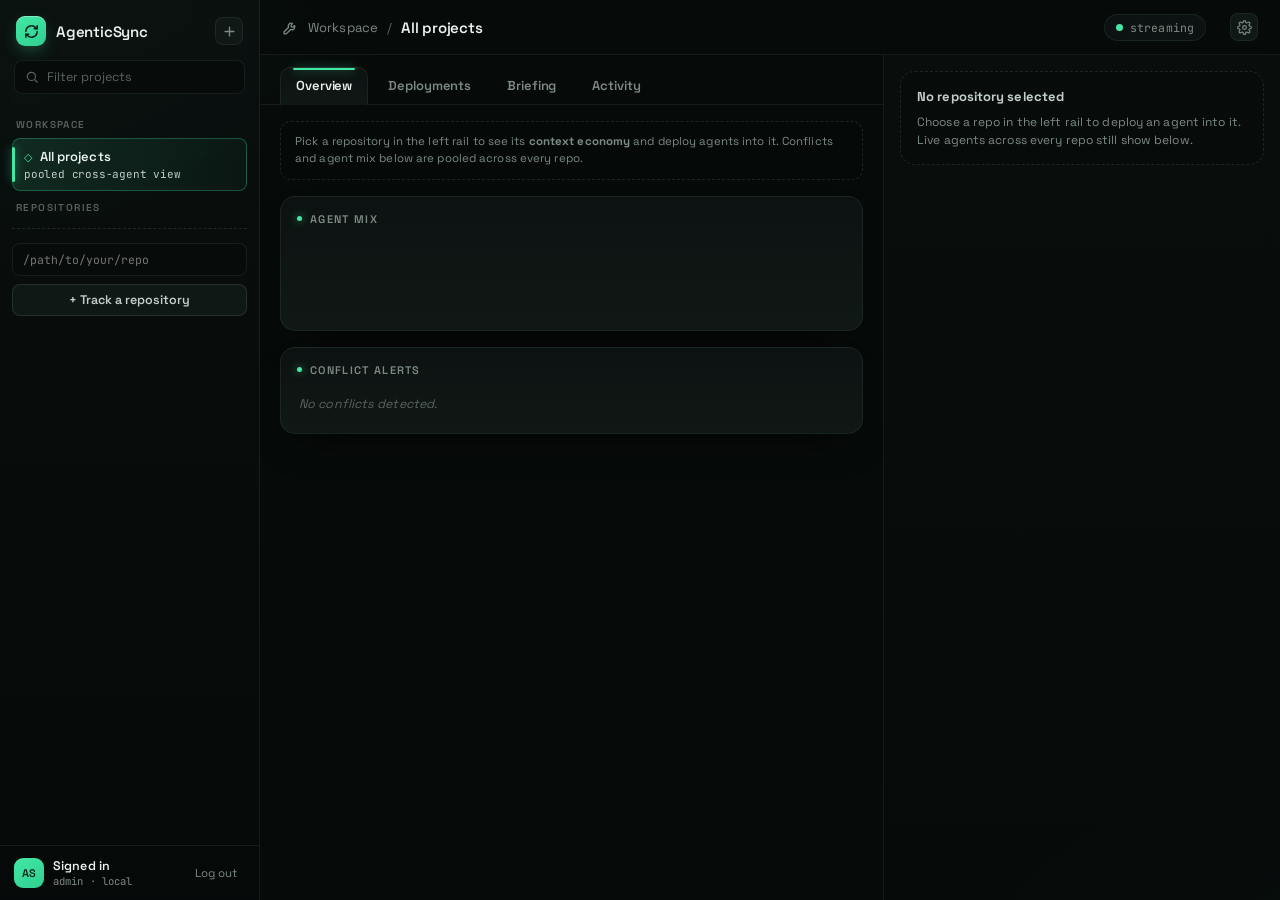
==== commit 36167153: "Add always-accessible Settings screen for agent connections and local models The agent dropdown alre" ====
--- a/static/index.html
+++ b/static/index.html
@@ -7,7 +7,7 @@
 <link rel="preconnect" href="https://fonts.googleapis.com" />
 <link rel="preconnect" href="https://fonts.gstatic.com" crossorigin />
 <link href="https://fonts.googleapis.com/css2?family=Space+Grotesk:wght@400;500;600;700&family=JetBrains+Mono:wght@400;500;600&display=swap" rel="stylesheet" />
-<link rel="stylesheet" href="/static/style.css" />
+<link rel="stylesheet" href="/static/style.css?v=3" />
 </head>
 <body>
 <div id="toasts" class="toasts"></div>
@@ -73,6 +73,9 @@
         <span class="status-live"><span class="live-dot"></span> streaming</span>
         <button id="backfill-btn" class="btn btn-secondary" style="display:none;" type="button">Import history</button>
         <span id="backfill-status" class="status"></span>
+        <button id="open-settings" class="icon-btn" title="Agent connections &amp; models" type="button">
+          <svg viewBox="0 0 24 24" fill="none" stroke="currentColor" stroke-width="1.9" stroke-linecap="round" stroke-linejoin="round"><circle cx="12" cy="12" r="3"/><path d="M19.4 15a1.7 1.7 0 0 0 .3 1.9l.1.1a2 2 0 1 1-2.8 2.8l-.1-.1a1.7 1.7 0 0 0-1.9-.3 1.7 1.7 0 0 0-1 1.5V21a2 2 0 1 1-4 0v-.1a1.7 1.7 0 0 0-1.1-1.5 1.7 1.7 0 0 0-1.9.3l-.1.1a2 2 0 1 1-2.8-2.8l.1-.1a1.7 1.7 0 0 0 .3-1.9 1.7 1.7 0 0 0-1.5-1H3a2 2 0 1 1 0-4h.1a1.7 1.7 0 0 0 1.5-1.1 1.7 1.7 0 0 0-.3-1.9l-.1-.1a2 2 0 1 1 2.8-2.8l.1.1a1.7 1.7 0 0 0 1.9.3H9a1.7 1.7 0 0 0 1-1.5V3a2 2 0 1 1 4 0v.1a1.7 1.7 0 0 0 1 1.5 1.7 1.7 0 0 0 1.9-.3l.1-.1a2 2 0 1 1 2.8 2.8l-.1.1a1.7 1.7 0 0 0-.3 1.9V9a1.7 1.7 0 0 0 1.5 1H21a2 2 0 1 1 0 4h-.1a1.7 1.7 0 0 0-1.5 1z"/></svg>
+        </button>
       </div>
     </header>
 
@@ -304,10 +307,7 @@
           <textarea id="dispatch-prompt" class="dispatch-textarea" placeholder="What should the agent do? It already has the shared context for this repo."></textarea>
           <div id="attached-files" class="attached-files"></div>
           <div class="dispatch-controls">
-            <select id="dispatch-agent">
-              <option value="claude-code">Claude Code</option>
-              <option value="codex">Codex</option>
-            </select>
+            <select id="dispatch-agent"></select>
             <label class="dispatch-checkbox">
               <input type="checkbox" id="dispatch-allow-edits" checked />
               Allow edits
@@ -318,7 +318,10 @@
             </label>
             <button id="dispatch-send" class="btn" type="button">Deploy ▸</button>
           </div>
-          <div id="agent-conn" class="agent-conn"></div>
+          <div class="dispatch-conn-row">
+            <span id="dispatch-conn-summary" class="dispatch-conn-summary"></span>
+            <button id="open-settings-inline" class="link-btn" type="button">Manage agents &amp; models</button>
+          </div>
           <div class="dispatch-warning">
             With edits allowed, the agent can modify files in this repo without asking again.
           </div>
@@ -339,8 +342,33 @@
   </div>
 </div>
 
-
-<script src="/static/app.js"></script>
-<script src="/static/cockpit.js"></script>
+<!-- Settings: agent connections & models (global, always reachable) -->
+<div id="settings-modal" class="settings-modal" hidden>
+  <div class="settings-backdrop" data-close-settings></div>
+  <div class="settings-dialog" role="dialog" aria-modal="true" aria-label="Agent connections and models">
+    <div class="settings-head">
+      <div>
+        <h2>Agent connections &amp; models</h2>
+        <p class="settings-sub">Connect Claude Code, Codex, and any local/self-hosted models. These apply across every repository.</p>
+      </div>
+      <button id="close-settings" class="icon-btn" title="Close" type="button">
+        <svg viewBox="0 0 24 24" fill="none" stroke="currentColor" stroke-width="2.2" stroke-linecap="round"><path d="M6 6l12 12M18 6L6 18"/></svg>
+      </button>
+    </div>
+    <div class="settings-body">
+      <section class="settings-section">
+        <h3>CLI agents</h3>
+        <p class="settings-help">Claude Code and Codex run as local CLIs. A green dot means the binary was found on this machine. Set a model to pin every dispatch to it, or leave it blank to use the CLI's own default.</p>
+        <div id="agent-conn" class="agent-conn"></div>
+      </section>
+      <section class="settings-section">
+        <div id="local-providers" class="local-providers"></div>
+      </section>
+    </div>
+  </div>
+</div>
+
+<script src="/static/app.js?v=3"></script>
+<script src="/static/cockpit.js?v=3"></script>
 </body>
 </html>
--- a/static/style.css
+++ b/static/style.css
@@ -31,6 +31,8 @@
   --claude-soft:   rgba(231, 184, 102, 0.15);
   --codex:         #5ad3e6;
   --codex-soft:    rgba(90, 211, 230, 0.15);
+  --local:         #a78bfa;
+  --local-soft:    rgba(167, 139, 250, 0.15);
 
 
   --danger:        #ff6b7d;
@@ -338,6 +340,7 @@
 .active-agent-chip .who { font-size: 11px; font-weight: 600; font-family: var(--mono); }
 .active-agent-chip .who.codex { color: var(--codex); }
 .active-agent-chip .who.claude-code { color: var(--claude); }
+.active-agent-chip .who.local { color: var(--local); }
 .active-agent-chip .latest { font-size: 11px; color: var(--muted); white-space: nowrap; overflow: hidden; text-overflow: ellipsis; max-width: 260px; }
 .agent-progress { display: grid; gap: 5px; margin-top: 9px; }
 .agent-progress.compact { margin-top: 5px; }
@@ -449,7 +452,9 @@
 .telemetry-stat:hover { border-color: var(--border-2); transform: translateY(-1px); }
 .telemetry-stat .value { font-family: var(--mono); font-size: 22px; font-weight: 600; letter-spacing: -0.5px; line-height: 1.1; }
 .telemetry-stat .value.claude { color: var(--claude); }
+.telemetry-stat .value.claude-code { color: var(--claude); }
 .telemetry-stat .value.codex { color: var(--codex); }
+.telemetry-stat .value.local { color: var(--local); }
 .telemetry-stat .value.saved { color: var(--accent); }
 .telemetry-stat .label { font-size: 10.5px; color: var(--muted); margin-top: 5px; letter-spacing: 0.02em; }
 .telemetry-stat:has(.value.saved) {
@@ -547,6 +552,7 @@
 .economy-lane-bar { display: block; width: var(--lane-width); height: 100%; border-radius: inherit; background: var(--accent); }
 .economy-lane-bar.claude-code { background: var(--claude); }
 .economy-lane-bar.codex { background: var(--codex); }
+.economy-lane-bar.local { background: var(--local); }
 .economy-glossary { margin-top: 18px; }
 .economy-section-heading { margin-bottom: 11px; }
 .economy-section-heading h3 { font-size: 14px; }
@@ -621,6 +627,7 @@
 }
 .agent-tag.claude-code { background: var(--claude-soft); color: var(--claude); border-color: rgba(231,184,102,0.28); }
 .agent-tag.codex { background: var(--codex-soft); color: var(--codex); border-color: rgba(90,211,230,0.28); }
+.agent-tag.local { background: var(--local-soft); color: var(--local); border-color: rgba(167,139,250,0.28); }
 .event-body { flex: 1; min-width: 0; }
 .event-summary { color: var(--text-2); line-height: 1.5; }
 .event-meta { color: var(--muted-2); font-size: 10.5px; margin-top: 3px; font-family: var(--mono); letter-spacing: -0.2px; }
@@ -638,6 +645,7 @@
 }
 .agent-bar .bar.claude-code { background: linear-gradient(180deg, var(--claude), rgba(231,184,102,0.55)); }
 .agent-bar .bar.codex { background: linear-gradient(180deg, var(--codex), rgba(90,211,230,0.55)); }
+.agent-bar .bar.local { background: linear-gradient(180deg, var(--local), rgba(167,139,250,0.55)); }
 .agent-bar .label { font-size: 10px; color: var(--muted); font-family: var(--mono); }
 
 
@@ -773,6 +781,84 @@
 .conn-model-input:focus { border-color: var(--border-hi); box-shadow: 0 0 0 3px var(--accent-soft); }
 .conn-hint { font-size: 10.5px; color: var(--muted-2); line-height: 1.5; flex-basis: 100%; }
 .conn-hint code { background: var(--inset); padding: 1px 6px; border-radius: 4px; color: var(--accent); font-family: var(--mono); border: 1px solid var(--border); }
+
+.local-providers { margin-top: 12px; padding-top: 11px; border-top: 1px solid var(--border); }
+.local-providers-title { font-size: 12px; color: var(--muted); margin: 0 0 8px; }
+.local-providers-list { display: flex; flex-direction: column; gap: 6px; margin-bottom: 10px; }
+.local-providers-empty { font-size: 11.5px; color: var(--muted-2); }
+.local-provider-row { display: flex; align-items: center; gap: 10px; font-size: 12px; }
+.local-provider-name { font-weight: 600; }
+.local-provider-detail { color: var(--muted); font-family: var(--mono); font-size: 11px; flex: 1; overflow: hidden; text-overflow: ellipsis; white-space: nowrap; }
+.local-provider-form { display: flex; flex-wrap: wrap; gap: 8px; }
+.local-provider-input {
+  font-family: var(--mono);
+  background: var(--inset);
+  border: 1px solid var(--border);
+  color: var(--text);
+  border-radius: var(--r-sm);
+  padding: 5px 9px;
+  font-size: 11.5px;
+  flex: 1 1 160px;
+  outline: none;
+}
+.local-provider-input:focus { border-color: var(--border-hi); box-shadow: 0 0 0 3px var(--accent-soft); }
+
+/* compact connection summary + manage link in the deploy panel */
+.dispatch-conn-row {
+  display: flex;
+  align-items: center;
+  justify-content: space-between;
+  gap: 10px;
+  margin-top: 11px;
+  padding-top: 10px;
+  border-top: 1px solid var(--border);
+}
+.dispatch-conn-summary { font-family: var(--mono); font-size: 11px; color: var(--muted); }
+
+/* settings modal (agent connections & models) */
+.settings-modal {
+  position: fixed;
+  inset: 0;
+  z-index: 90;
+  display: flex;
+  align-items: center;
+  justify-content: center;
+  padding: 24px;
+}
+.settings-modal[hidden] { display: none; }
+.settings-backdrop { position: absolute; inset: 0; background: rgba(2, 6, 5, 0.66); backdrop-filter: blur(3px); }
+.settings-dialog {
+  position: relative;
+  width: min(680px, 100%);
+  max-height: 88vh;
+  overflow-y: auto;
+  background: var(--panel);
+  border: 1px solid var(--border-2);
+  border-radius: var(--r-lg);
+  box-shadow: var(--shadow);
+}
+.settings-head {
+  display: flex;
+  align-items: flex-start;
+  justify-content: space-between;
+  gap: 16px;
+  padding: 18px 20px 14px;
+  border-bottom: 1px solid var(--border);
+  position: sticky;
+  top: 0;
+  background: var(--panel);
+  z-index: 1;
+}
+.settings-head h2 { margin: 0; font-size: 16px; }
+.settings-sub { margin: 4px 0 0; font-size: 12px; color: var(--muted); max-width: 46ch; }
+.settings-body { padding: 8px 20px 20px; }
+.settings-section { padding: 14px 0; border-bottom: 1px solid var(--border); }
+.settings-section:last-child { border-bottom: none; }
+.settings-section h3 { margin: 0 0 4px; font-size: 13px; }
+.settings-help { margin: 0 0 6px; font-size: 12px; color: var(--muted); }
+/* inside the modal these containers no longer need their in-panel divider */
+.settings-section .agent-conn,
+.settings-section .local-providers { margin-top: 4px; padding-top: 0; border-top: none; }
 
 
 .dispatch-history-list { max-height: 640px; overflow-y: auto; margin: 0 -4px; padding: 0 4px; }
